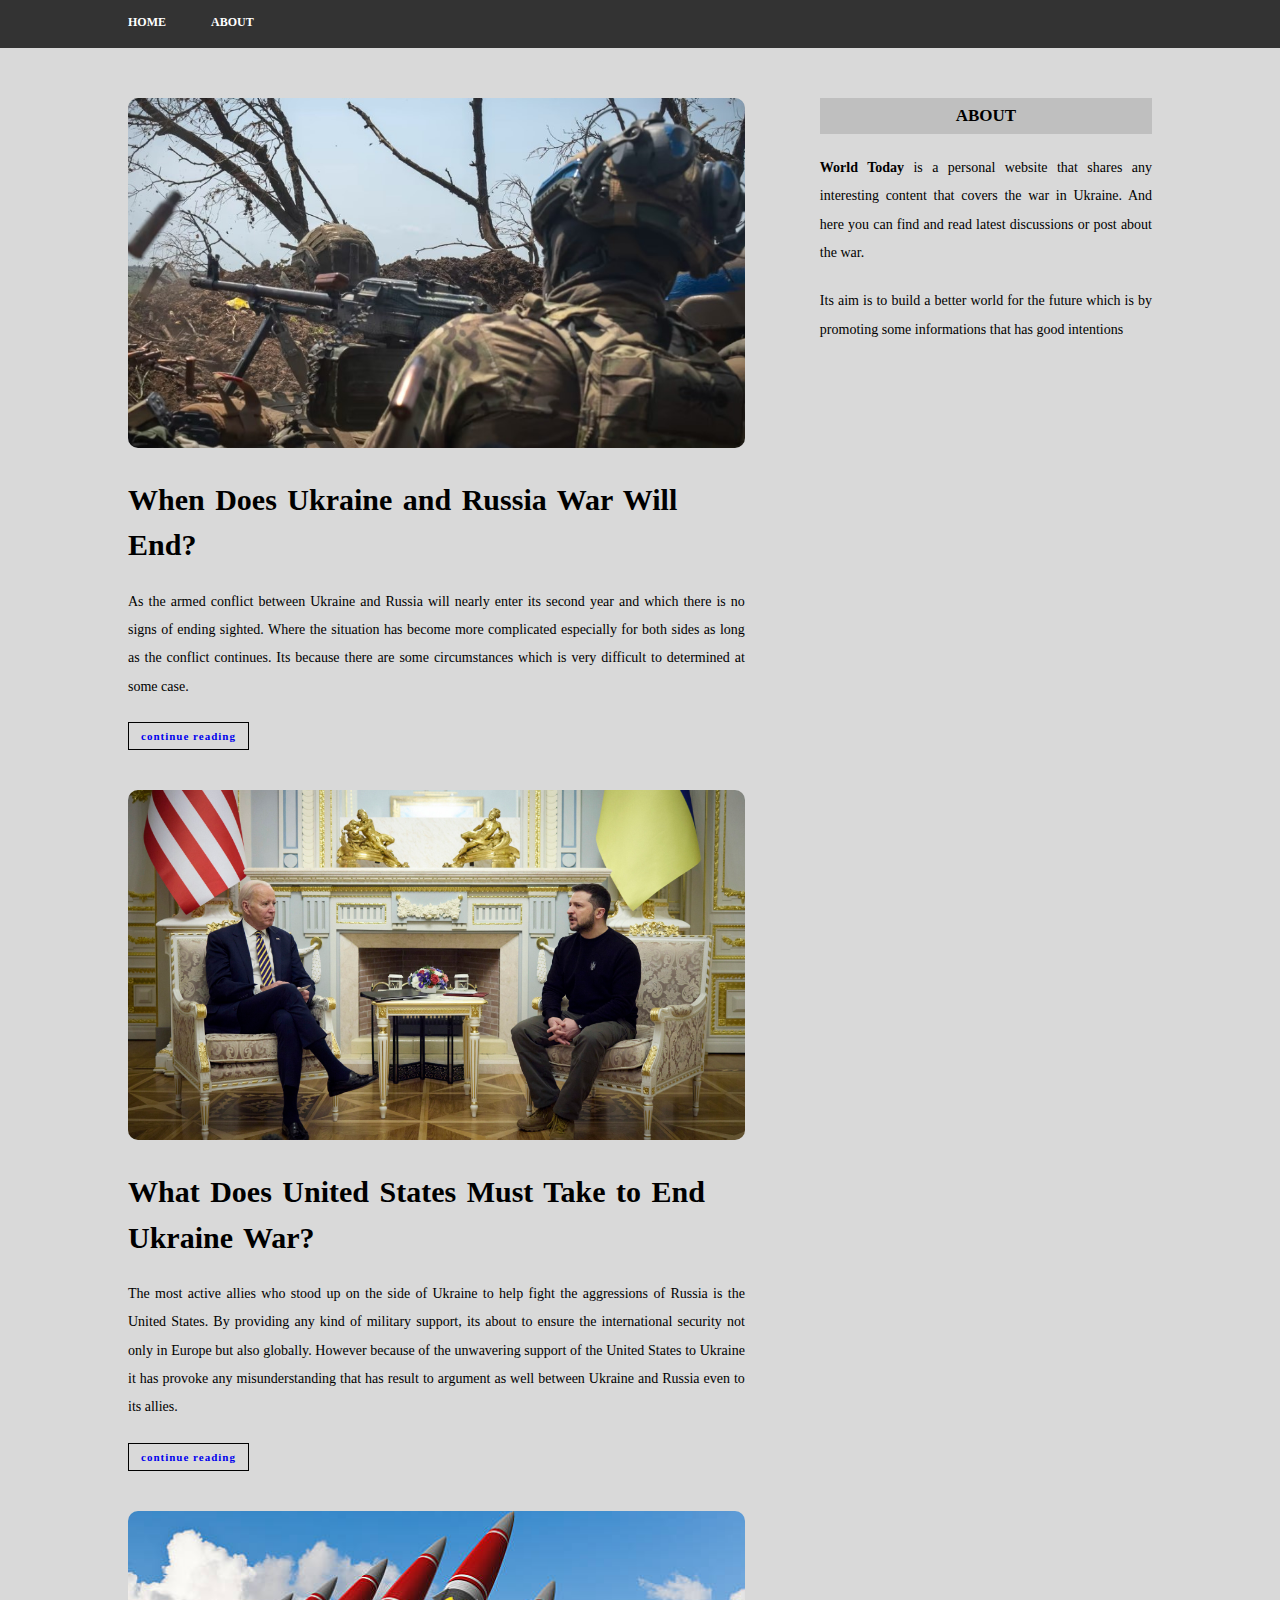
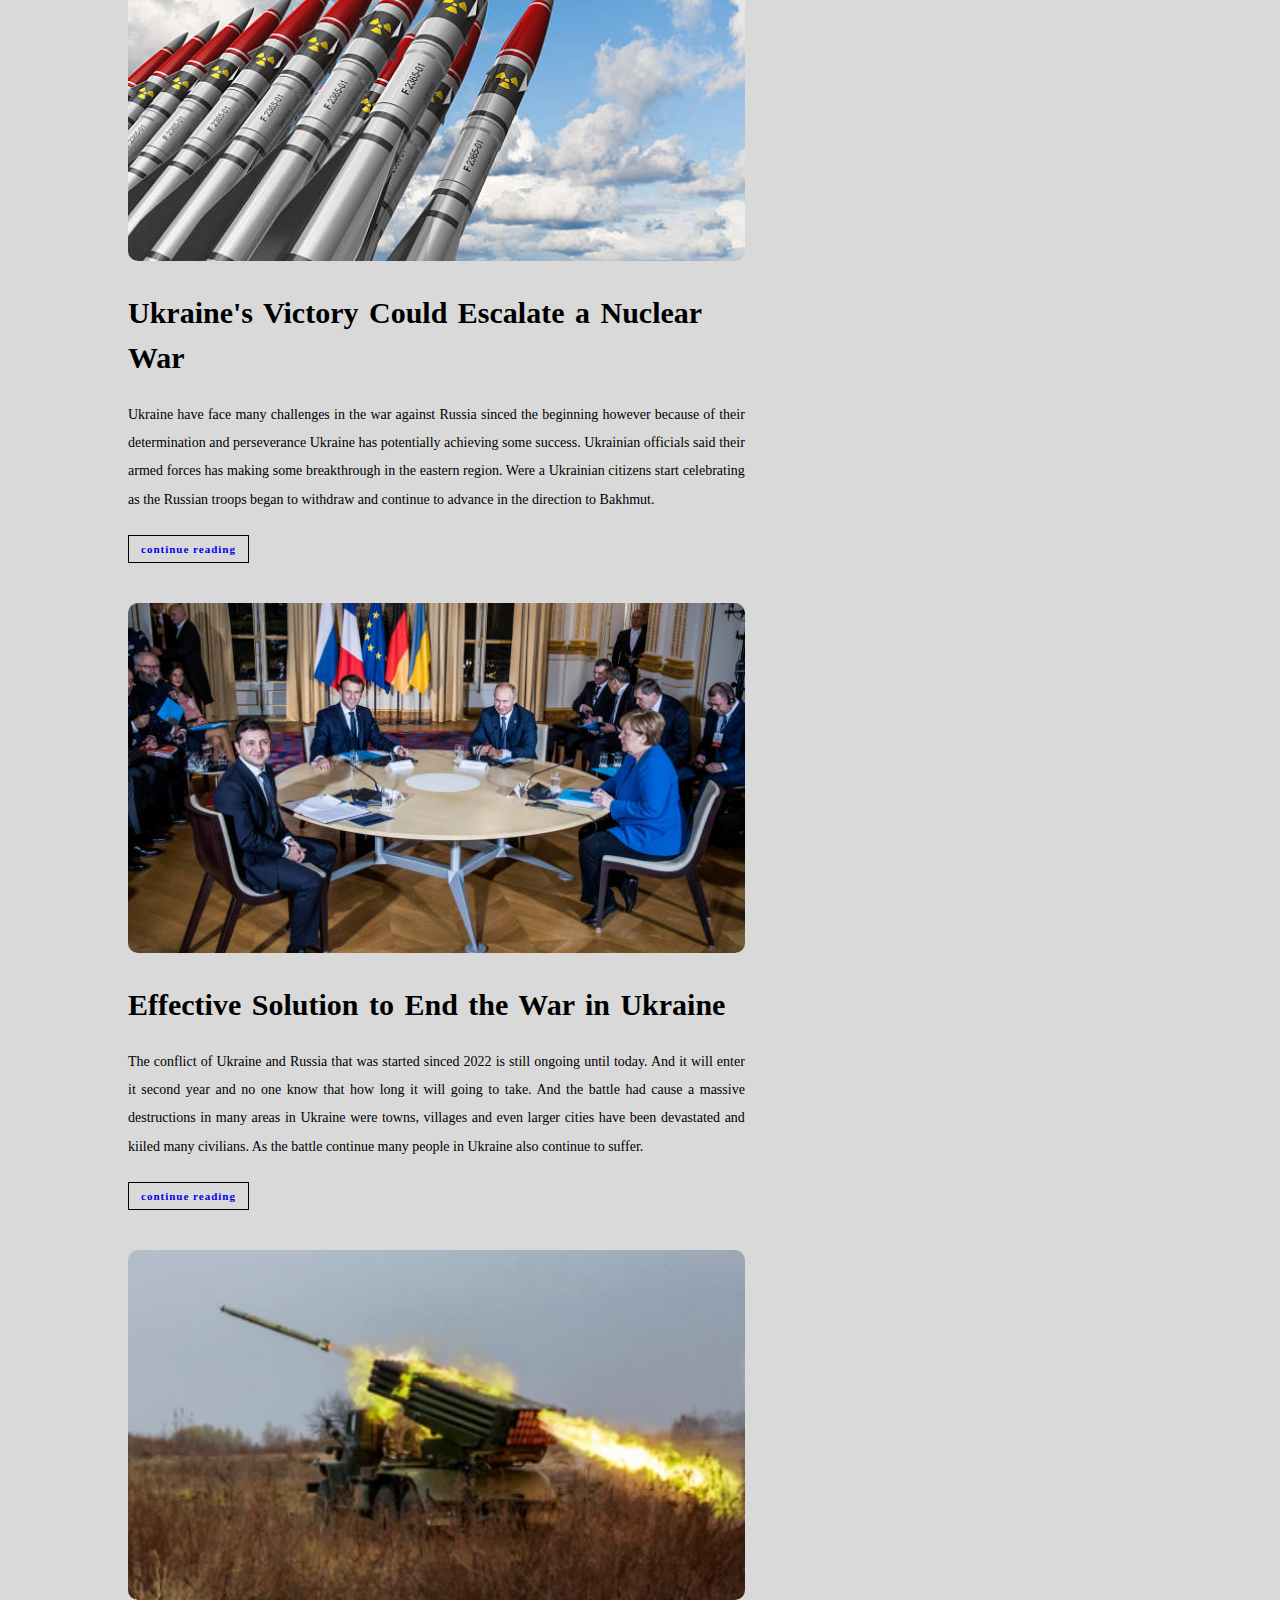
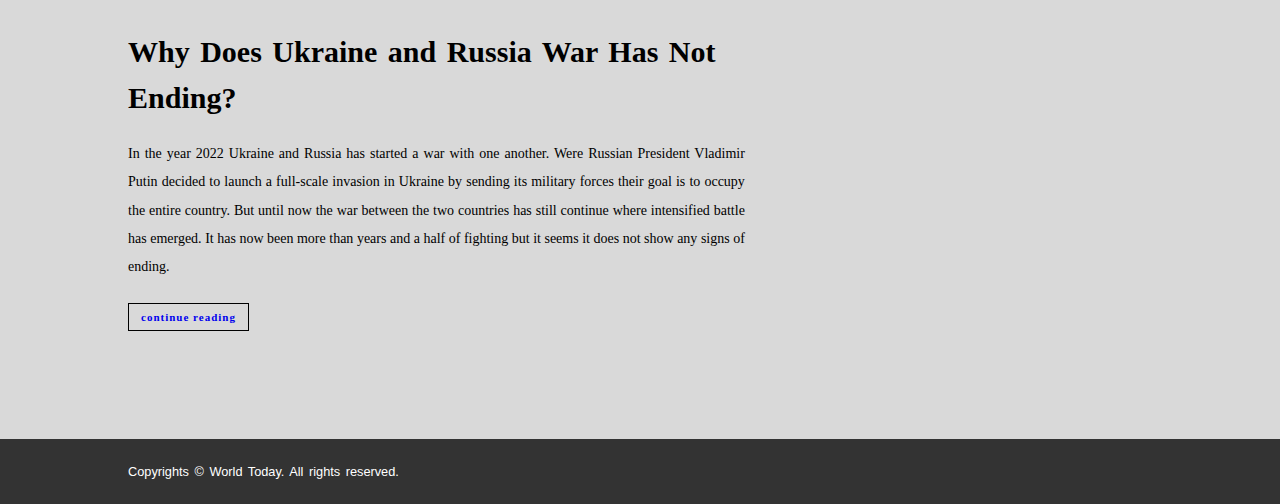
==== index.html @ b52a099a "Add files via upload" ====
<!DOCTYPE html>
<html>
<head>
	<meta charset="utf-8">
	<meta name="viewport" content="width=device-width, initial-scale=1">
	<link rel="stylesheet" type="text/css" href="style.css">
	<link rel="icon" type="image/x-icon" href="images/favicon.ico">
	<title>World Today</title>
</head>
<body>
	<nav class="top-nav">
		<ul class="nav-area">
			<li><a href="index.html">HOME</a></li>
			<li><a href="about.html">ABOUT</a></li>
		</ul>
	</nav>

	<section class="content">
		<div class="row">
			<div class="main">
				<div class="card">
					<img src="images/Ukraine-war-photo.jpg">
						<h2 id="united-states-must-do-to-end-the-war">When Does Ukraine and Russia War Will End?</h2>
							<p>
								As the armed conflict between Ukraine and Russia will nearly enter its second year and which there is no signs of ending sighted. Where the situation has become more complicated especially for both sides as long as the conflict continues. Its because there are some circumstances which is very difficult to determined at some case.
							</p>
								<div class="more-details">
									<a href="when-the-ukraine-and-russia-war-will-end.html">continue reading</a>
								</div>
				</div>

				<div class="card">
					<img src="images/military-support-in-ukraine.jpg">
						<h2 id="united-states-must-do-to-end-the-war">What Does United States Must Take to End Ukraine War?</h2>
							<p>
								The most active allies who stood up on the side of Ukraine to help fight the aggressions of Russia is the United States. By providing any kind of military support, its about to ensure the international security not only in Europe but also globally. However because of the unwavering support of the United States to Ukraine it has  provoke any misunderstanding that has result to argument as well between Ukraine and Russia even to its allies.
							</p>
								<div class="more-details">
									<a href="united-states-must-take-to-end-the-war.html">continue reading</a>
								</div>
				</div>
			
				<div class="card">
					<img src="images/nuclear-missiles-image1.jpg">
						<h2 id="it-could-escalate-nuclear-war">Ukraine's Victory Could Escalate a Nuclear War</h2>
							<p>
								Ukraine have face many challenges in the war against Russia sinced the beginning however because of their determination and perseverance Ukraine has potentially achieving some success. Ukrainian officials said their armed forces has making some breakthrough in the eastern region. Were a Ukrainian citizens start celebrating as the Russian troops began to withdraw and continue to advance in the direction to Bakhmut.
							</p>
								<div class="more-details">
									<a href="ukraine's-victory-could-escalate-nuclear-war.html">continue reading</a>
								</div>
				</div>
				
				<div class="card">
					<img src="images/ukraine's-war-image2.jpg">
						<h2 id="solution-to-end-the-war">Effective Solution to End the War in Ukraine</h2>
							<p>
								The conflict of Ukraine and Russia that was started sinced 2022 is still ongoing until today. And it will enter it second year and no one know that how long it will going to take. And the battle had cause a massive destructions in many areas in Ukraine were towns, villages and even larger cities have been devastated and kiiled many civilians. As the battle continue many people in Ukraine also continue to suffer.
							</p>
								<div class="more-details">
									<a href="solution-to-end-the-war-in-ukraine.html">continue reading</a>
								</div>
				</div>
				
				<div class="card">
					<img src="images/ukraine's-war-image1.png">
						<h2 id="why-the-war-has-not-ending">Why Does Ukraine and Russia War Has Not Ending?</h2>
							<p>
								In the year 2022 Ukraine and Russia has started a war with one another. Were Russian President Vladimir Putin decided to launch a full-scale invasion in Ukraine by sending its military forces their goal is to occupy the entire country. But until now the war between the two countries has still continue where intensified battle has emerged. It has now been more than years and a half of fighting but it seems it does not show any signs of ending.
							</p>
								<div class="more-details">
									<a href="why-ukraine-and-russia's-war-has-not-ending.html">continue reading</a>
								</div>
				</div>
			</div>
			<div class="aside">
				<div class="card">
					<h3>ABOUT</h3>
						<p>
							<strong>World Today</strong> is a personal website that shares any interesting content that covers the war in Ukraine. And here you can find and read latest discussions or post about the war.
						</p>
						<p>
							Its aim is to build a better world for the future which is by promoting some informations that has good intentions
						</p>
				</div>
			</div>
		</div>
	</section>
	
	<footer class="copyright">
		<div class="text-box">
			<p>Copyrights &copy World Today. All rights reserved.</p>
		</div>
	</footer>
</body>
</html>
---- style.css ----
*{
	margin: 0;
	padding: 0;

}
body{
	background-color: #d9d9d9;
	font-family: "Lucida Handwriting" , cursive;
}


nav{
	
}
.nav-area{
	display: flex;
	padding: 12px 10% 18px;
  	background-color: #333;

  	
}
.nav-area li{
	list-style: none;
}
.nav-area li a{
	
	text-decoration: none;
	margin-right: 45px;
	font-size: 12px;
	font-weight: 800;
	color: #fff;

}

@media screen and (max-width: 800px) {
	.nav-area{
		padding: 8px 20px 15px;
	}
	.nav-area li a{
		font-size: 1.5vh;
		margin-right: 40px;
	}
}

@media screen and (max-width: 480px) {

	.nav-area{
		padding: 8px 20px 15px;
	}
	.nav-area li a{
		font-size: 1.5vh;
		margin-right: 35px;
	}
}


.content{
	padding: 50px 10% 30px;
}
.row{
	display: flex;
}
.row .main{
	width: 65%;
	padding-right: 75px;
}
.row .main img{
	width: 100%;
	height: 350px;
	border-radius: 10px;
	object-fit: cover;
}
.row .main h2, p{
	
	
}
.row .main h2{
	word-spacing: 3px;
	font-size: 30px;
	padding-top: 25px;
	line-height: 1.2cm;
}
.row .main p{
	line-height: .75cm;
	font-size: 14px;
	text-align: justify;
	padding-top: 20px;
}
.row .main .more-details{
	margin-top: 25px;
}
.row .main .more-details a{
	border: 1px solid #000;
	text-decoration: none;
	padding: 7px 12px;
	font-size: 11px;
	letter-spacing: 1px;
	font-weight: 600;
}
.row .main .more-details a:hover{
	background-color: #000;
	color: #fff;
	transition: .6s ease;
}
.row .main .card{
	margin-bottom: 7.5%;
}



.row .aside{
	width: 35%;
}
.row .aside h3{
	font-size: 17px;
	text-align: center;
	background-color: #bfbfbf;
	padding: 8px 0px;
}
.row .aside p{
	line-height: .75cm;
	font-size: 14px;
	text-align: justify;
	padding: 20px 0px 0px;
}


@media screen and (max-width: 800px) {
	.content{
		padding: 25px 20px;
	}
	.row{
		
	}
	.row .main{
		padding-right: 40px;
	}
	.row .main img{
		height: 200px;
		border-radius: 7.5px;
	}
	.row .main h2{
		font-size: 3vh;
		line-height: .75cm;
		padding-top: 20px;
	}
	.row .main p{
		font-size: 2vh;
		line-height: .7cm;
	}
	.row .main .more-details a{
		font-size: 1.75vh;
	}
	.row .main .card{
		margin-bottom: 6%;
	}
	


	
	.row .aside h3{
		font-size: 2.5vh;
		text-align: center;
		padding: 5px 0px;
	}
	.row .aside p{
		font-size: 2vh;
		line-height: .7cm;
		text-align: justify;
	}
}

@media screen and (max-width: 480px) {
	.content{
		padding: 25px 20px;
	}
	.row{
		flex-direction: column-reverse;
	}
	.row .main{
		width: 100%;
		padding-right: 0px;
	}
	.row .main .card{
		margin-bottom: 12%;
	}
	.row .main img{
		height: 180px;
	}
	.row .main h2, p{
		margin-top: 0px;
	}
	.row .main h2{
		font-size: 3vh;
		line-height: .7cm;
	}
	.row .main p{
		font-size: 2vh;
		line-height: .7cm;
		text-align: left;
	}
	.row .main .more-details{
		margin-top: 20px;
	}
	.row .main .more-details a{
		font-size: 1.75vh;
	}
	


	.row .aside{
		width: 100%;
		padding-bottom: 20px;
	}
	.row .aside h3{
		display: none;
	}
	.row .aside p{
		text-align: left;
		padding: 5px 0px 20px;
	}
}


.copyright{
	margin-top: 3%;
}
.copyright .text-box{
	padding: 25px 10% 25px;
	background-color: #333;
}
.copyright .text-box p{
	color: #fff;
	font-size: 12.75px;
	font-family: "Poppins" , sans-serif;
	word-spacing: 2px;
}

@media screen and (max-width: 800px) {
	.copyright{
		
	}
	.copyright .text-box{
		padding: 25px 20px 25px 20px;
	}
	.copyright .text-box p{
		font-size: 1.85vh;
	}
}

@media screen and (max-width: 480px) {
	.copyright .text-box{
		padding: 20px 20px 25px 20px;
	}
}
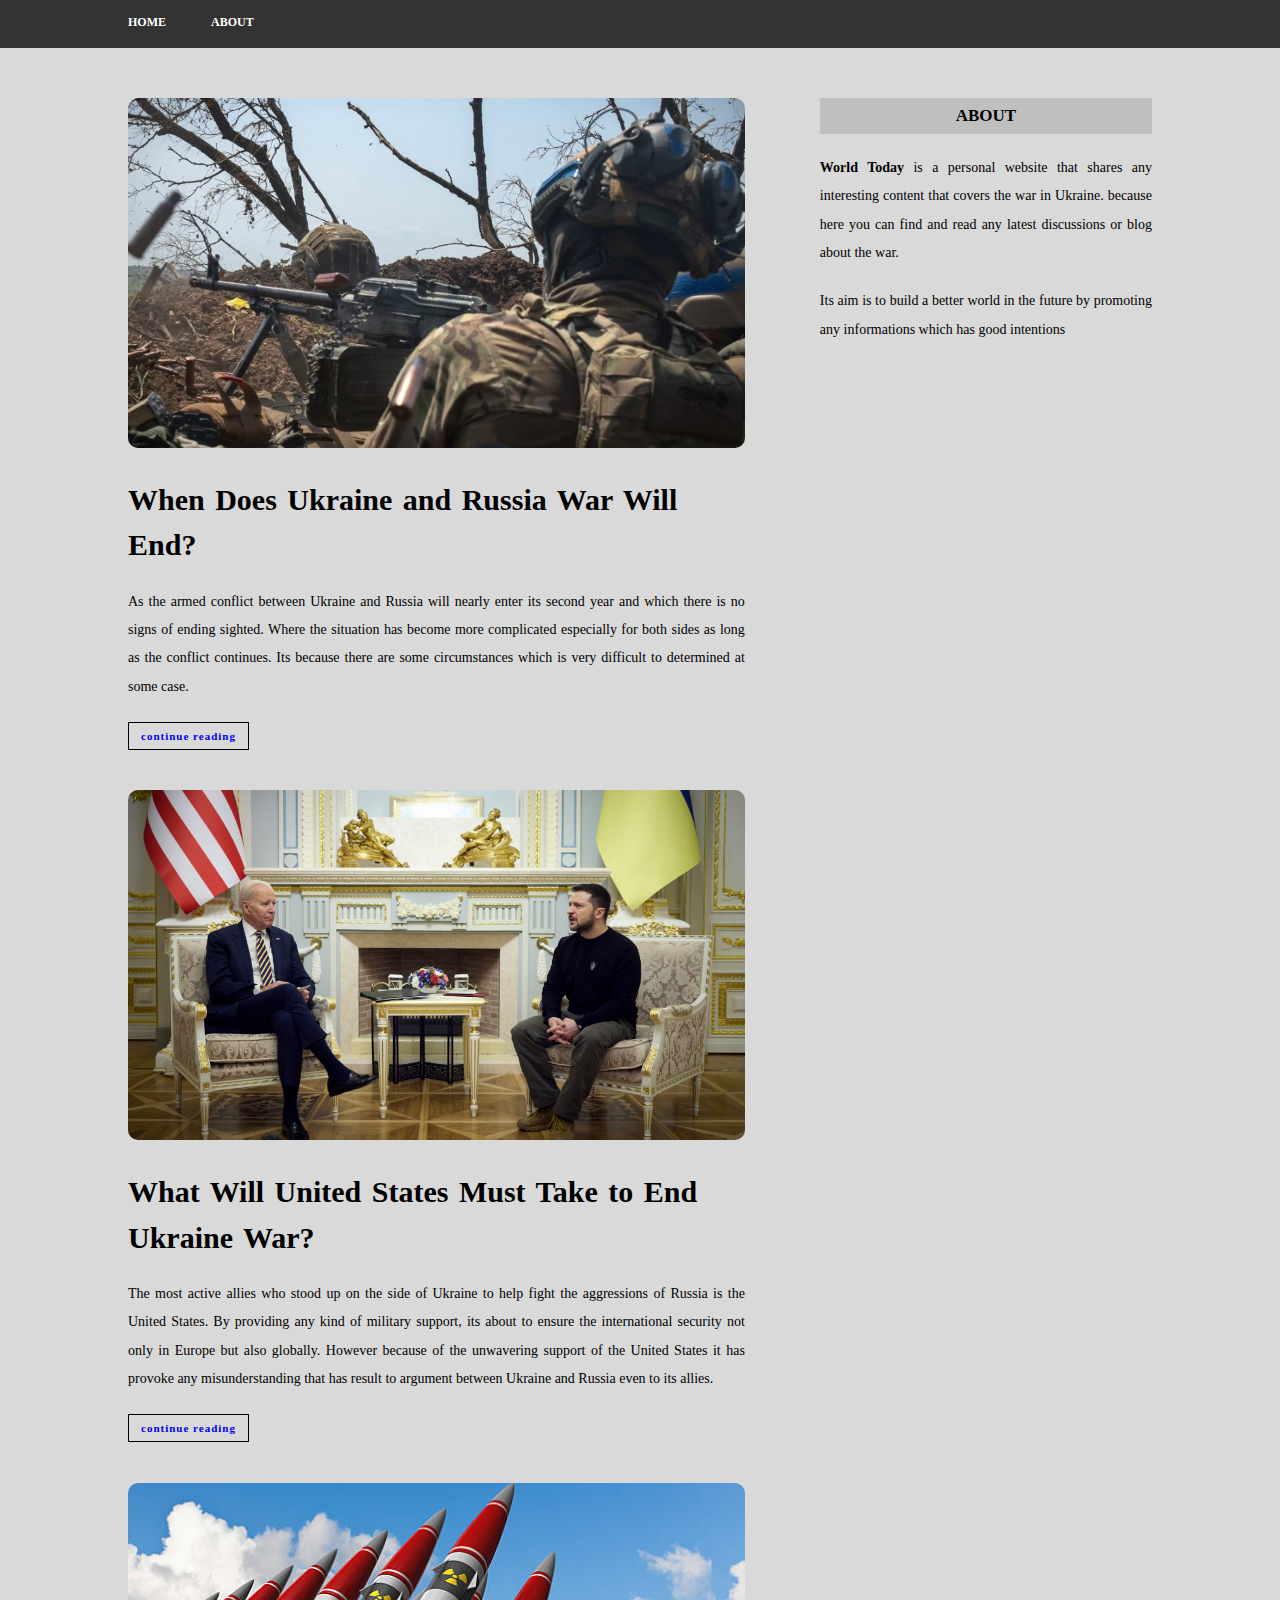
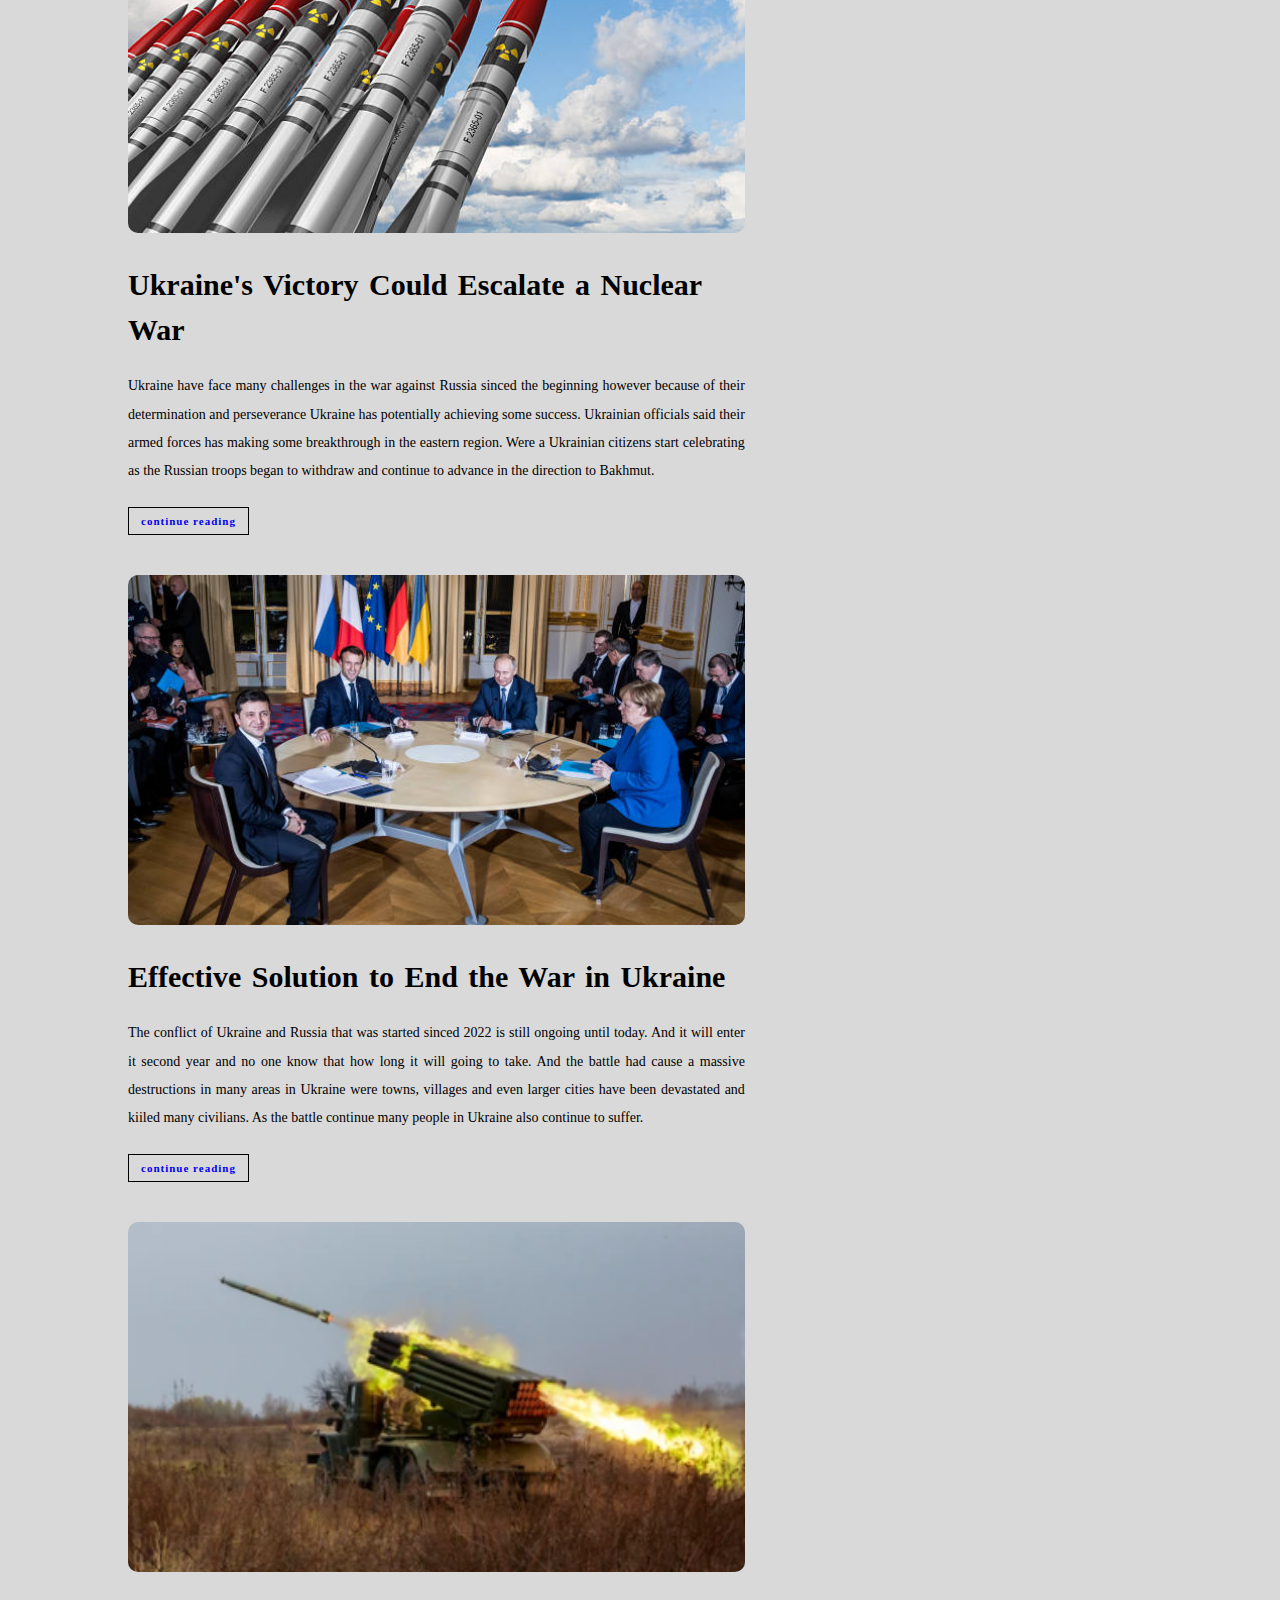
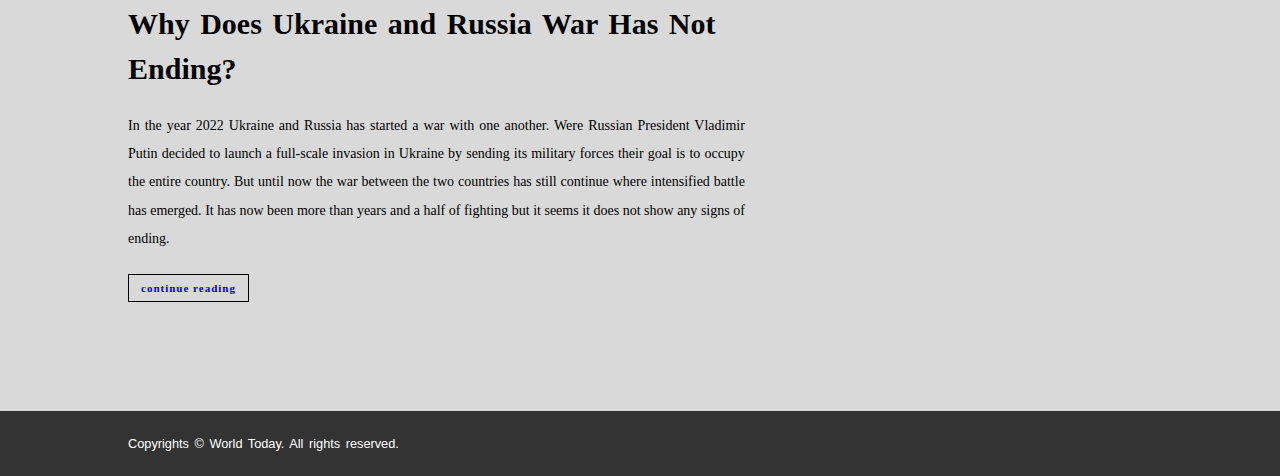
==== commit 8e9aa5ee: "Add files via upload" ====
--- a/index.html
+++ b/index.html
@@ -31,9 +31,9 @@
 
 				<div class="card">
 					<img src="images/military-support-in-ukraine.jpg">
-						<h2 id="united-states-must-do-to-end-the-war">What Does United States Must Take to End Ukraine War?</h2>
+						<h2 id="united-states-must-do-to-end-the-war">What Will United States Must Take to End Ukraine War?</h2>
 							<p>
-								The most active allies who stood up on the side of Ukraine to help fight the aggressions of Russia is the United States. By providing any kind of military support, its about to ensure the international security not only in Europe but also globally. However because of the unwavering support of the United States to Ukraine it has  provoke any misunderstanding that has result to argument as well between Ukraine and Russia even to its allies.
+								The most active allies who stood up on the side of Ukraine to help fight the aggressions of Russia is the United States. By providing any kind of military support, its about to ensure the international security not only in Europe but also globally. However because of the unwavering support of the United States it has provoke any misunderstanding that has result to argument between Ukraine and Russia even to its allies.
 							</p>
 								<div class="more-details">
 									<a href="united-states-must-take-to-end-the-war.html">continue reading</a>
@@ -77,10 +77,10 @@
 				<div class="card">
 					<h3>ABOUT</h3>
 						<p>
-							<strong>World Today</strong> is a personal website that shares any interesting content that covers the war in Ukraine. And here you can find and read latest discussions or post about the war.
+							<strong>World Today</strong> is a personal website that shares any interesting content that covers the war in Ukraine. because here you can find and read any latest discussions or blog about the war.
 						</p>
 						<p>
-							Its aim is to build a better world for the future which is by promoting some informations that has good intentions
+							Its aim is to build a better world in the future by promoting any informations which has good intentions
 						</p>
 				</div>
 			</div>
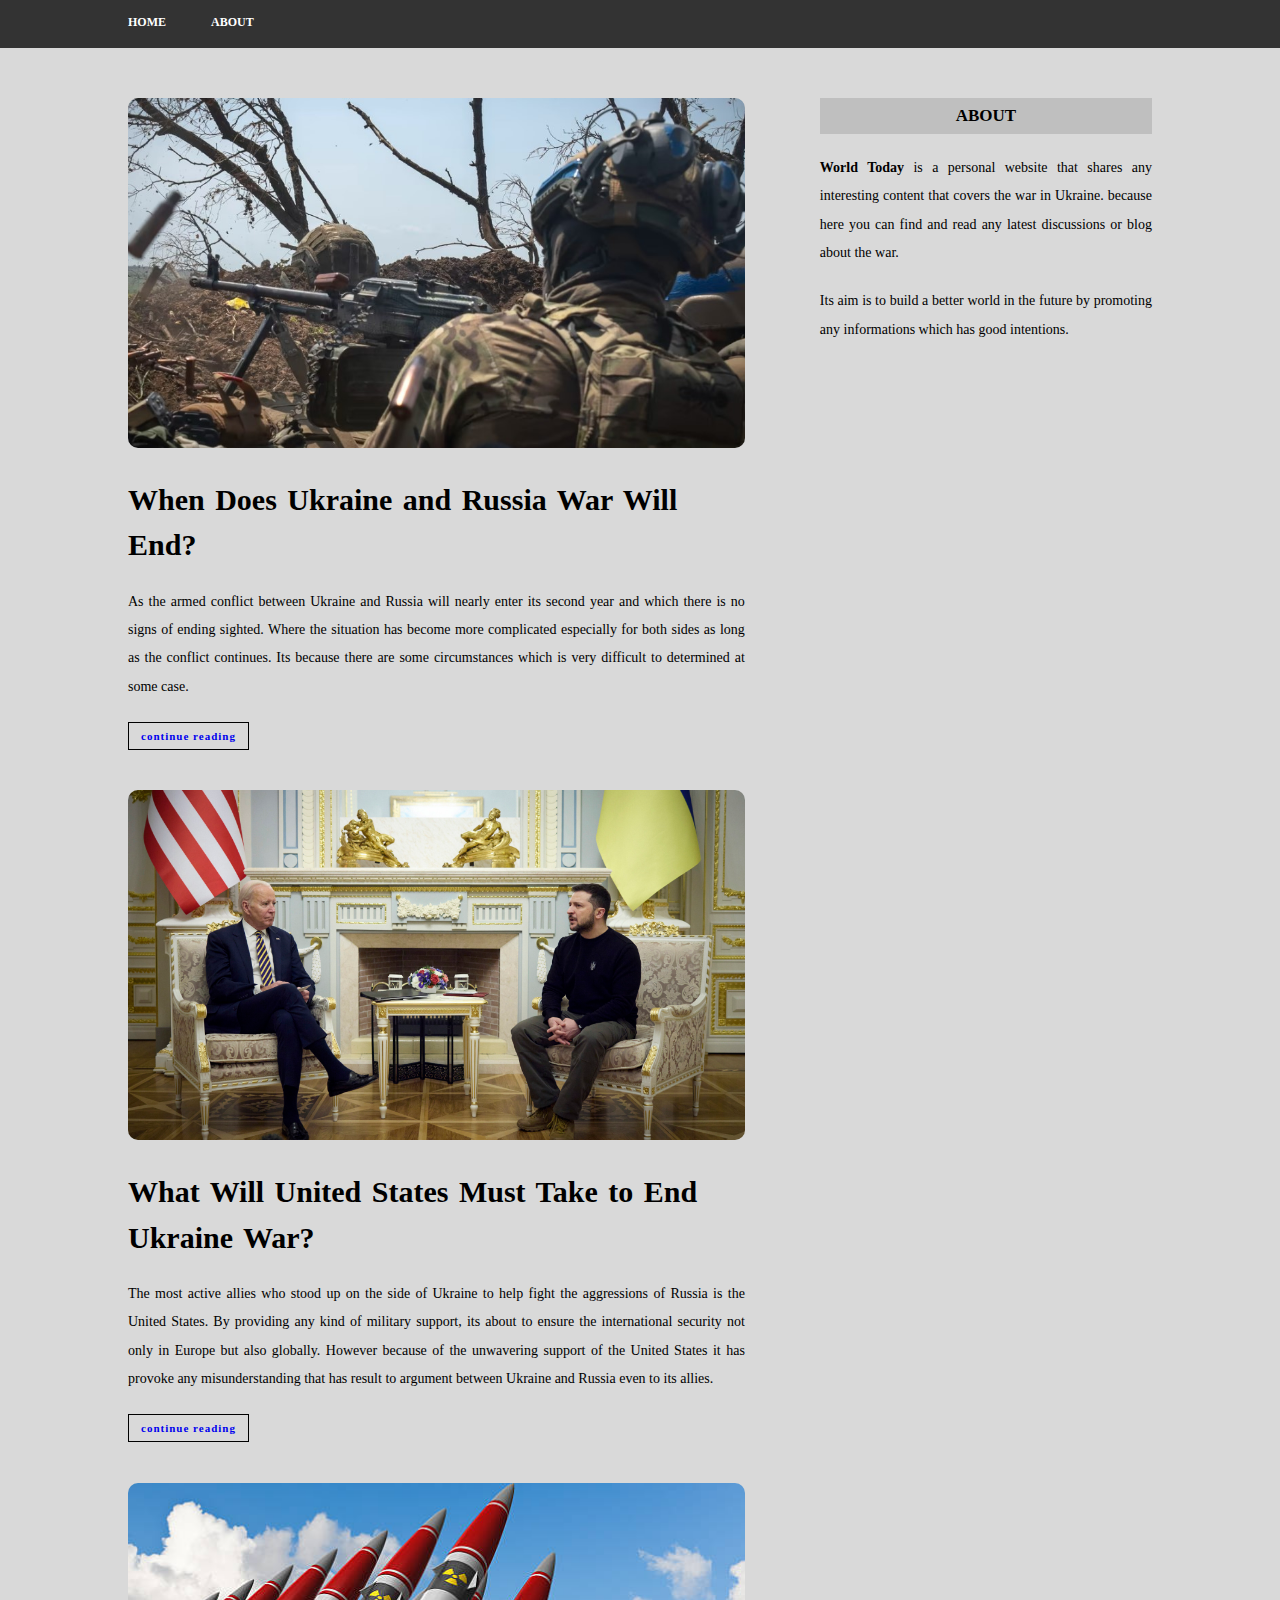
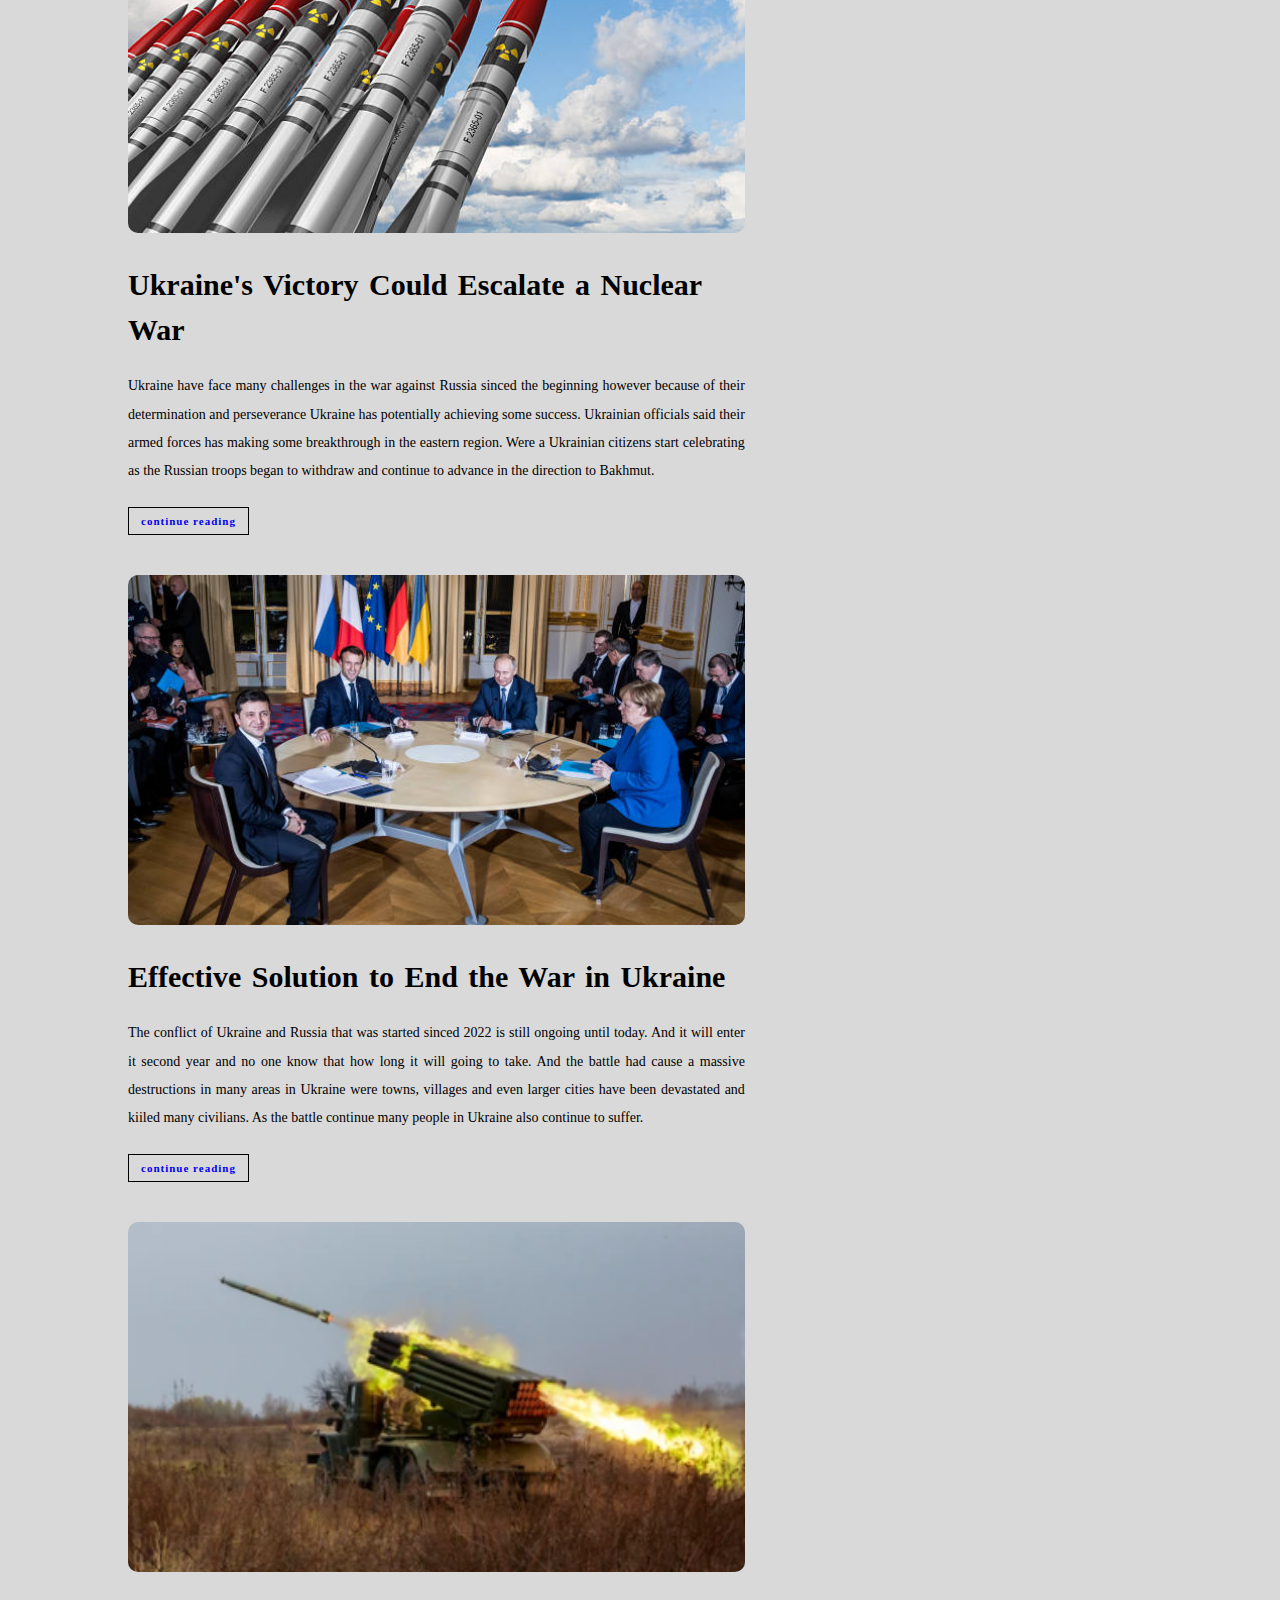
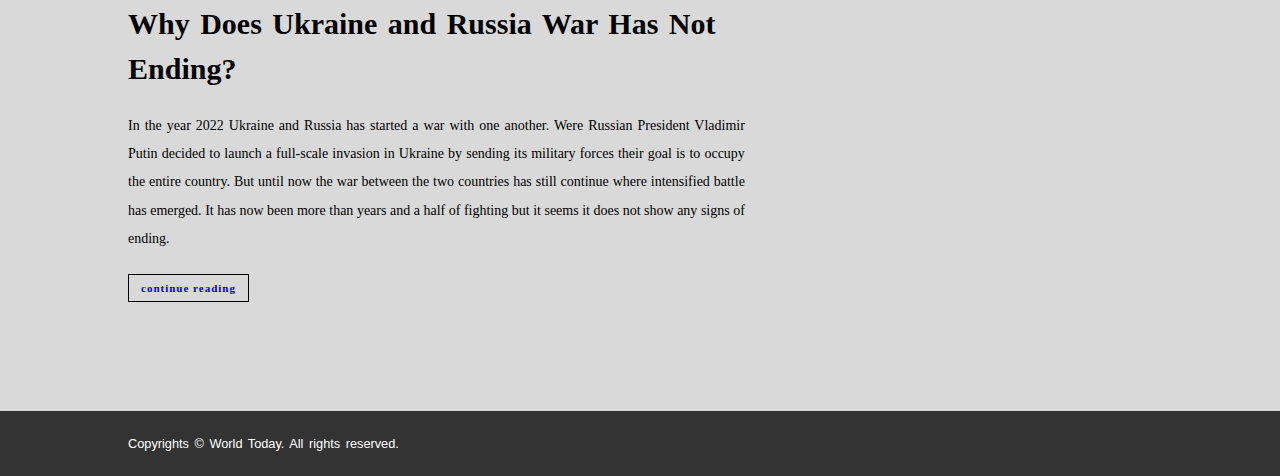
==== commit f1404402: "Add files via upload" ====
--- a/index.html
+++ b/index.html
@@ -80,7 +80,7 @@
 							<strong>World Today</strong> is a personal website that shares any interesting content that covers the war in Ukraine. because here you can find and read any latest discussions or blog about the war.
 						</p>
 						<p>
-							Its aim is to build a better world in the future by promoting any informations which has good intentions
+							Its aim is to build a better world in the future by promoting any informations which has good intentions.
 						</p>
 				</div>
 			</div>
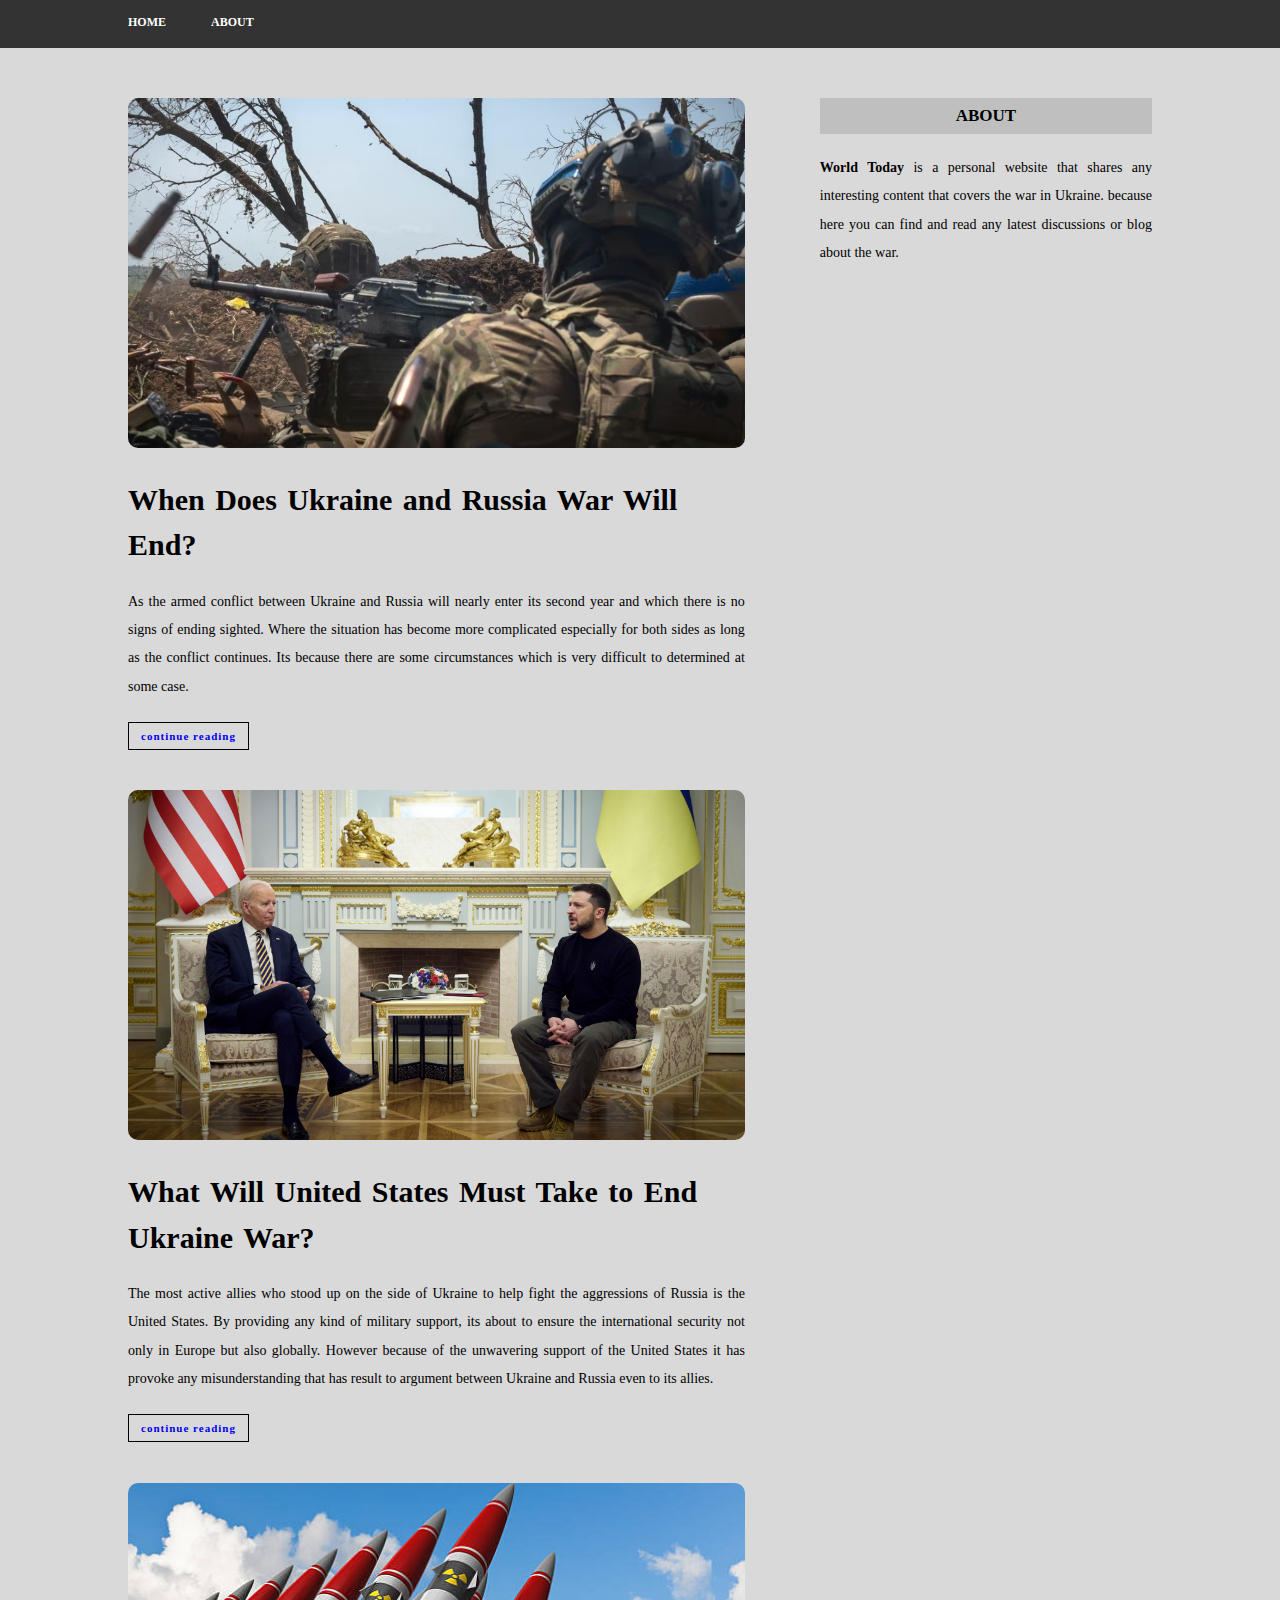
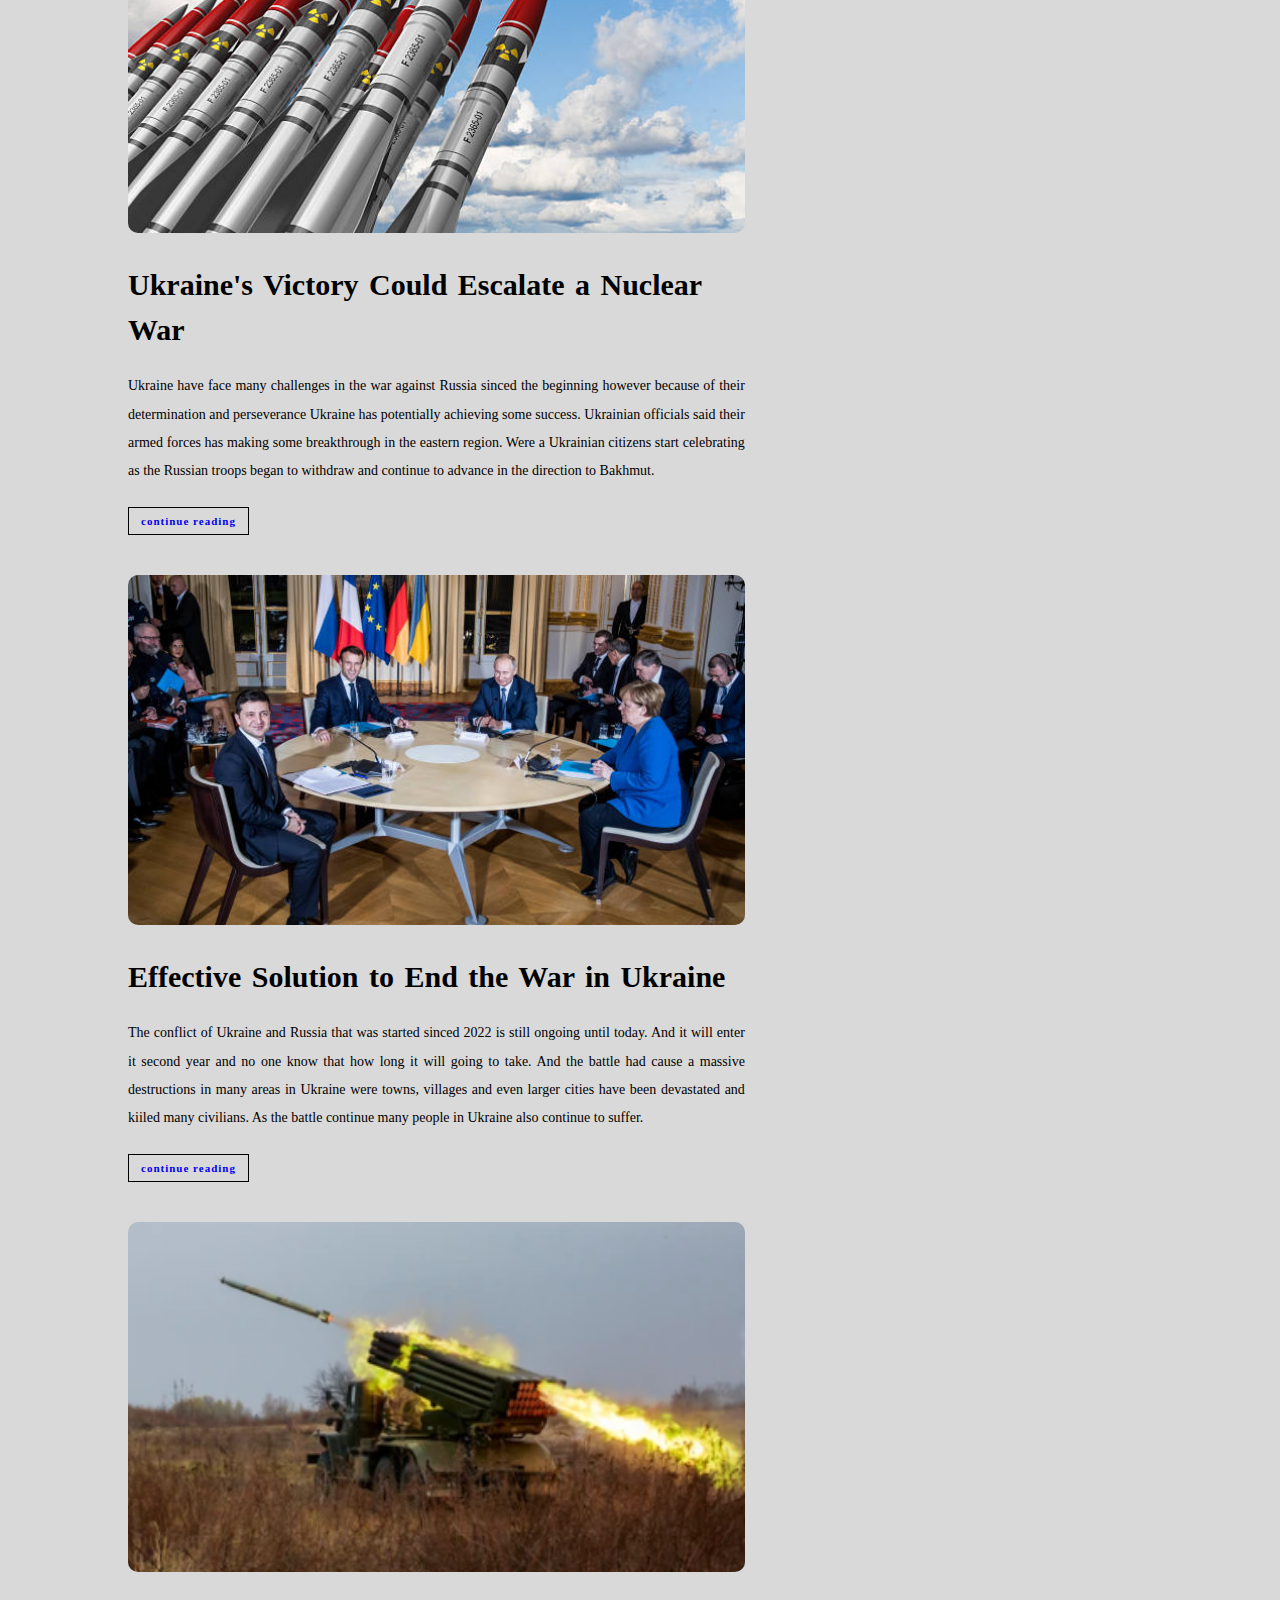
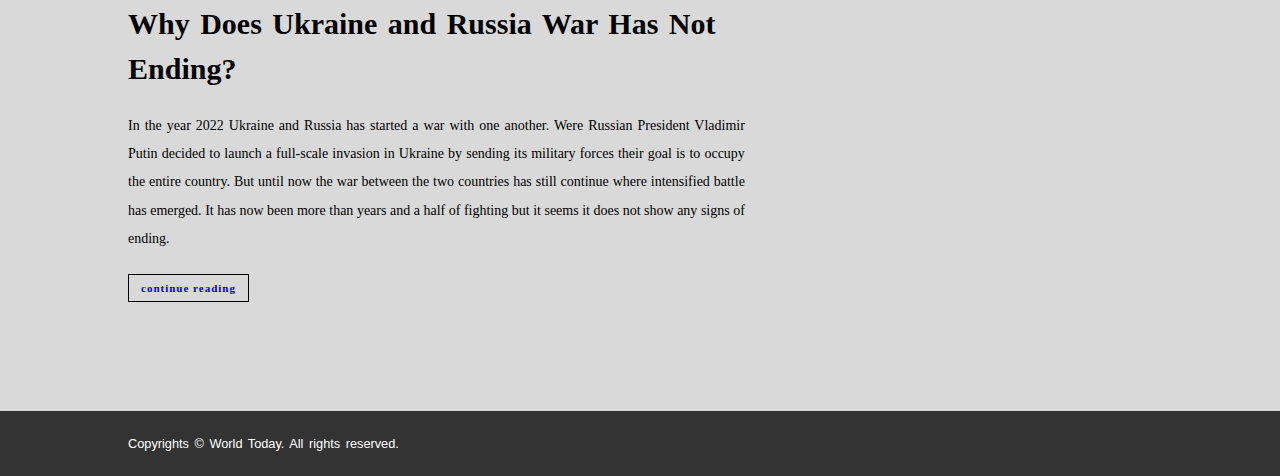
==== commit d499bf75: "Add files via upload" ====
--- a/index.html
+++ b/index.html
@@ -79,9 +79,7 @@
 						<p>
 							<strong>World Today</strong> is a personal website that shares any interesting content that covers the war in Ukraine. because here you can find and read any latest discussions or blog about the war.
 						</p>
-						<p>
-							Its aim is to build a better world in the future by promoting any informations which has good intentions.
-						</p>
+						
 				</div>
 			</div>
 		</div>
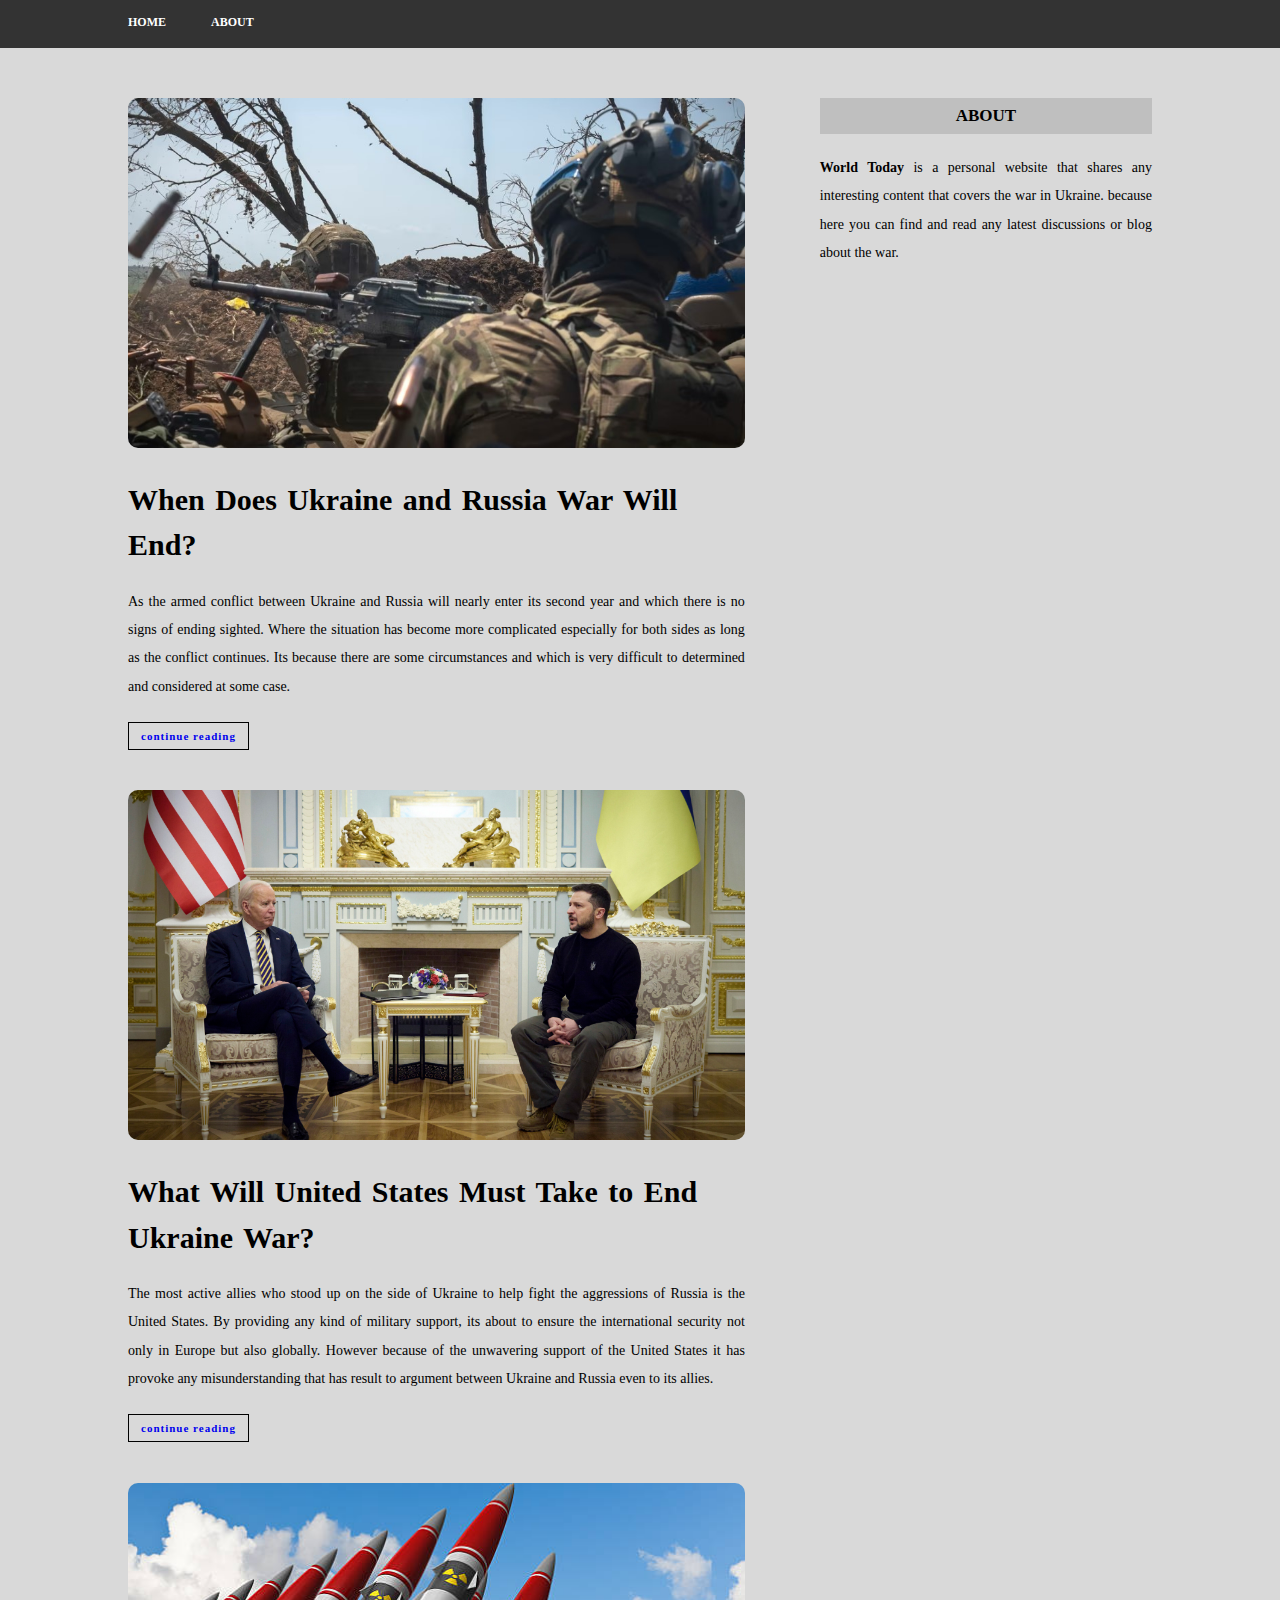
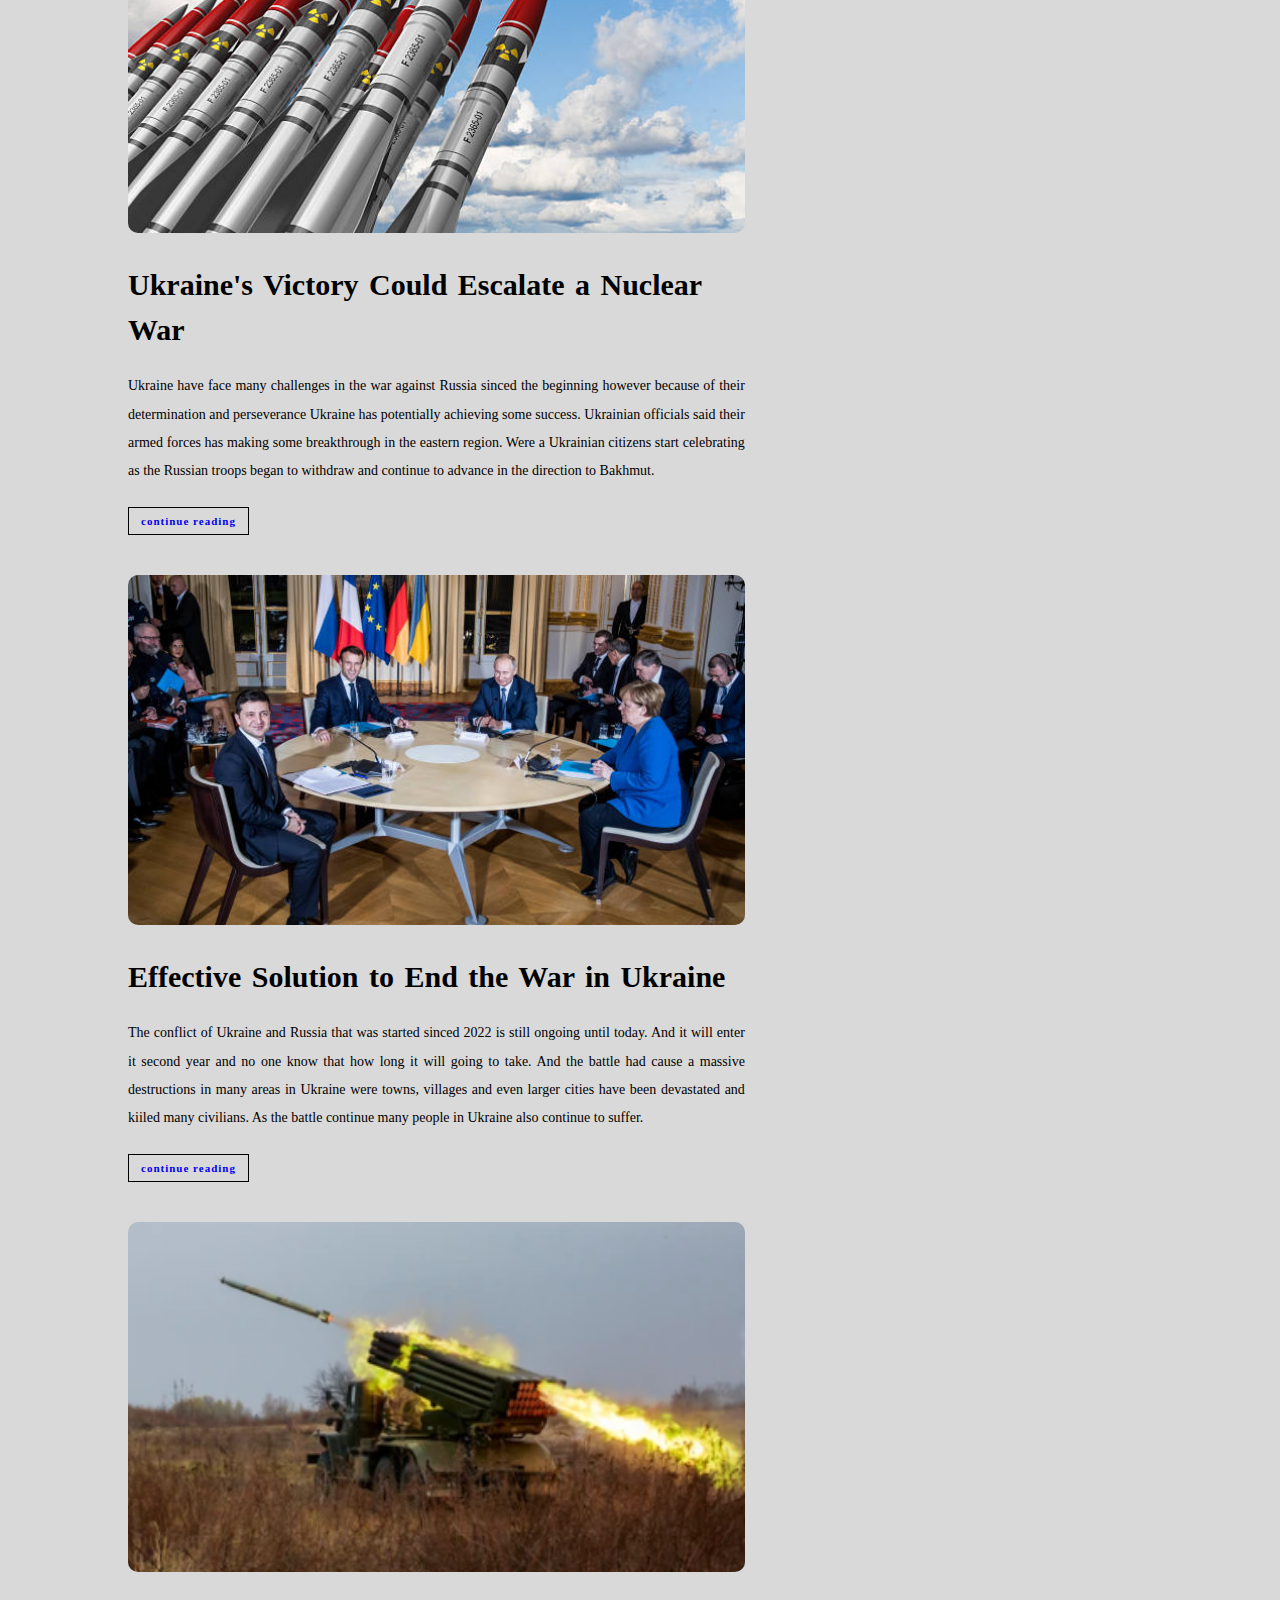
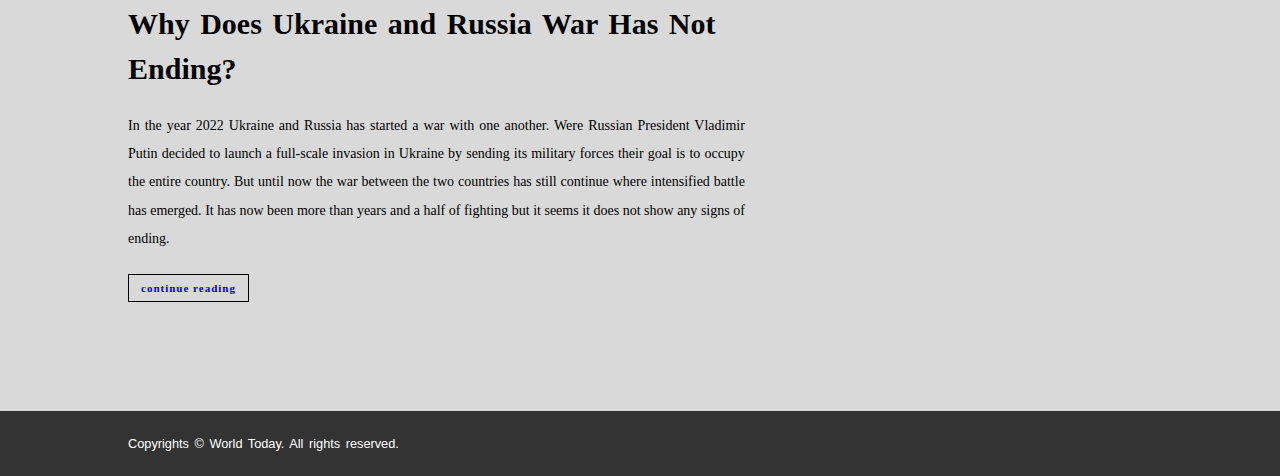
==== commit 1f24982f: "Add files via upload" ====
--- a/index.html
+++ b/index.html
@@ -22,7 +22,7 @@
 					<img src="images/Ukraine-war-photo.jpg">
 						<h2 id="united-states-must-do-to-end-the-war">When Does Ukraine and Russia War Will End?</h2>
 							<p>
-								As the armed conflict between Ukraine and Russia will nearly enter its second year and which there is no signs of ending sighted. Where the situation has become more complicated especially for both sides as long as the conflict continues. Its because there are some circumstances which is very difficult to determined at some case.
+								As the armed conflict between Ukraine and Russia will nearly enter its second year and which there is no signs of ending sighted. Where the situation has become more complicated especially for both sides as long as the conflict continues. Its because there are some circumstances and which is very difficult to determined and considered at some case.
 							</p>
 								<div class="more-details">
 									<a href="when-the-ukraine-and-russia-war-will-end.html">continue reading</a>
--- a/style.css
+++ b/style.css
@@ -192,7 +192,7 @@
 	}
 	.row .main h2{
 		font-size: 3vh;
-		line-height: .7cm;
+		line-height: .75cm;
 	}
 	.row .main p{
 		font-size: 2vh;
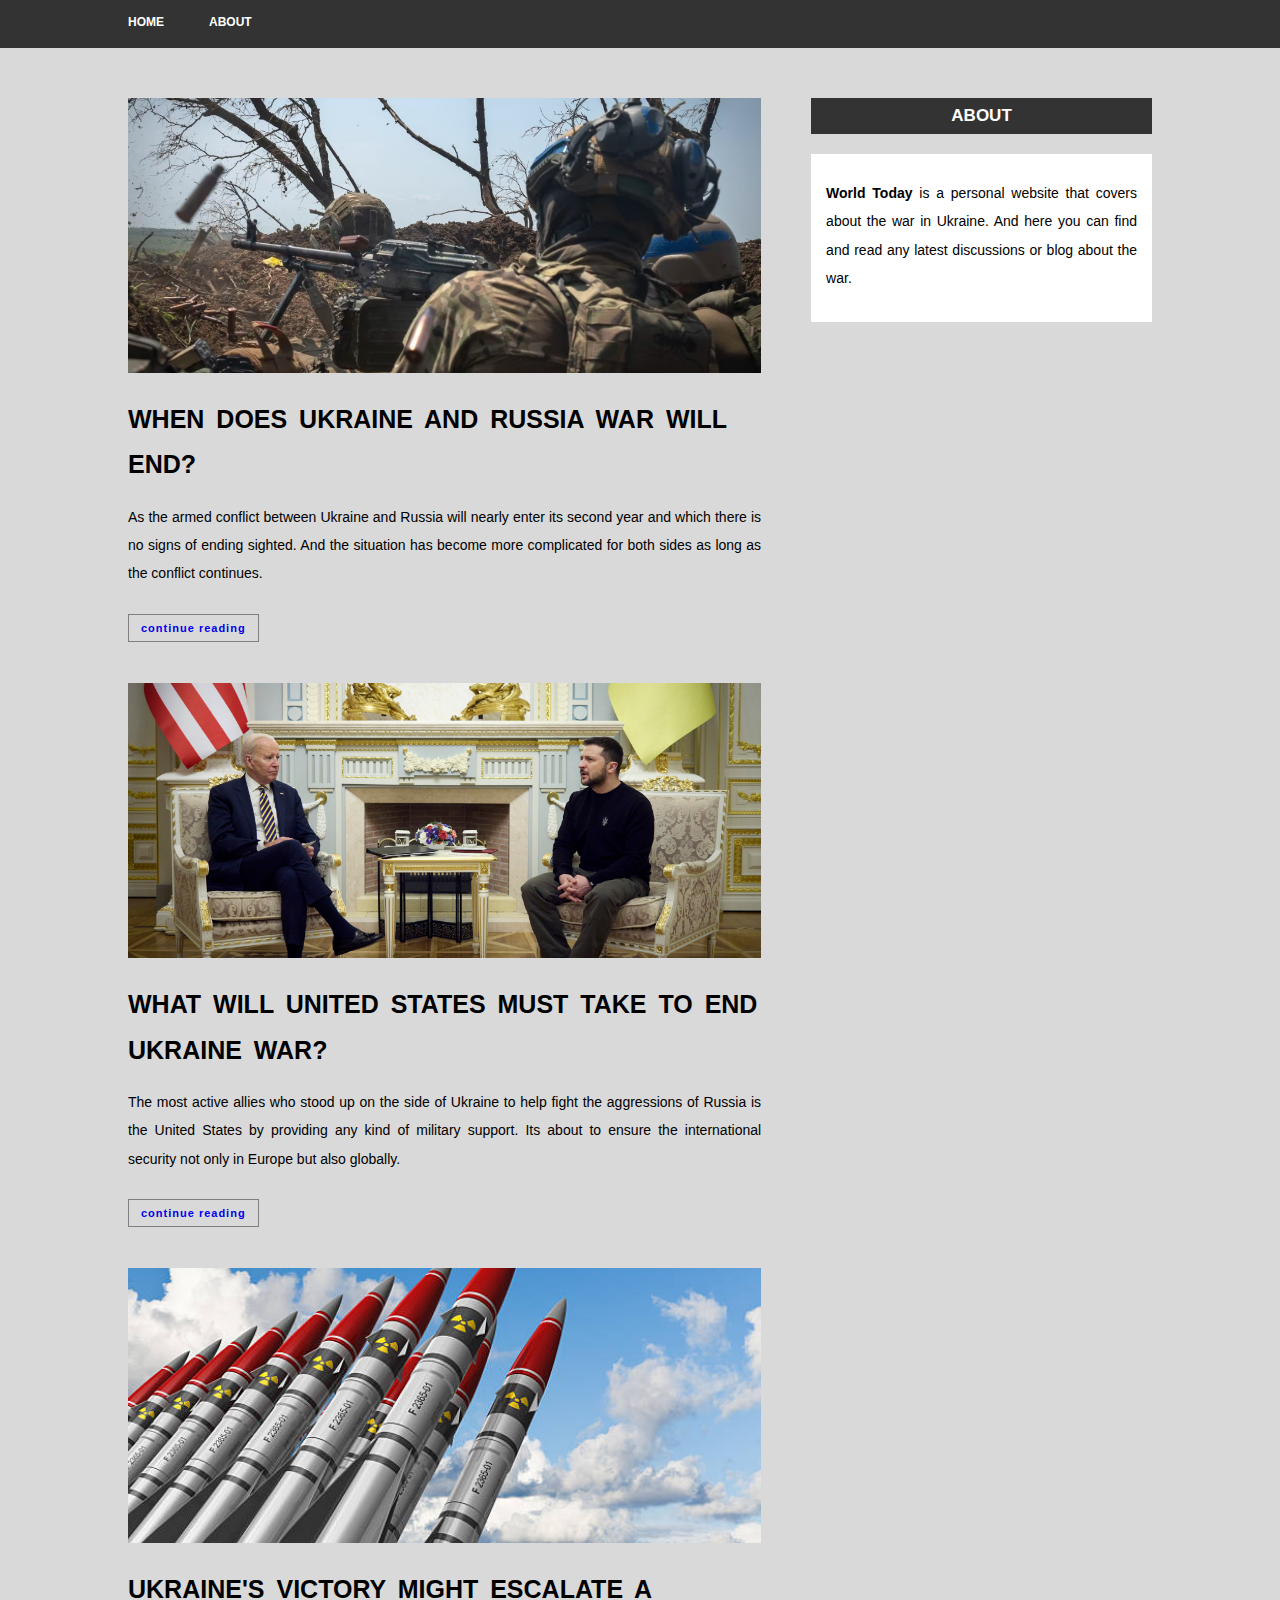
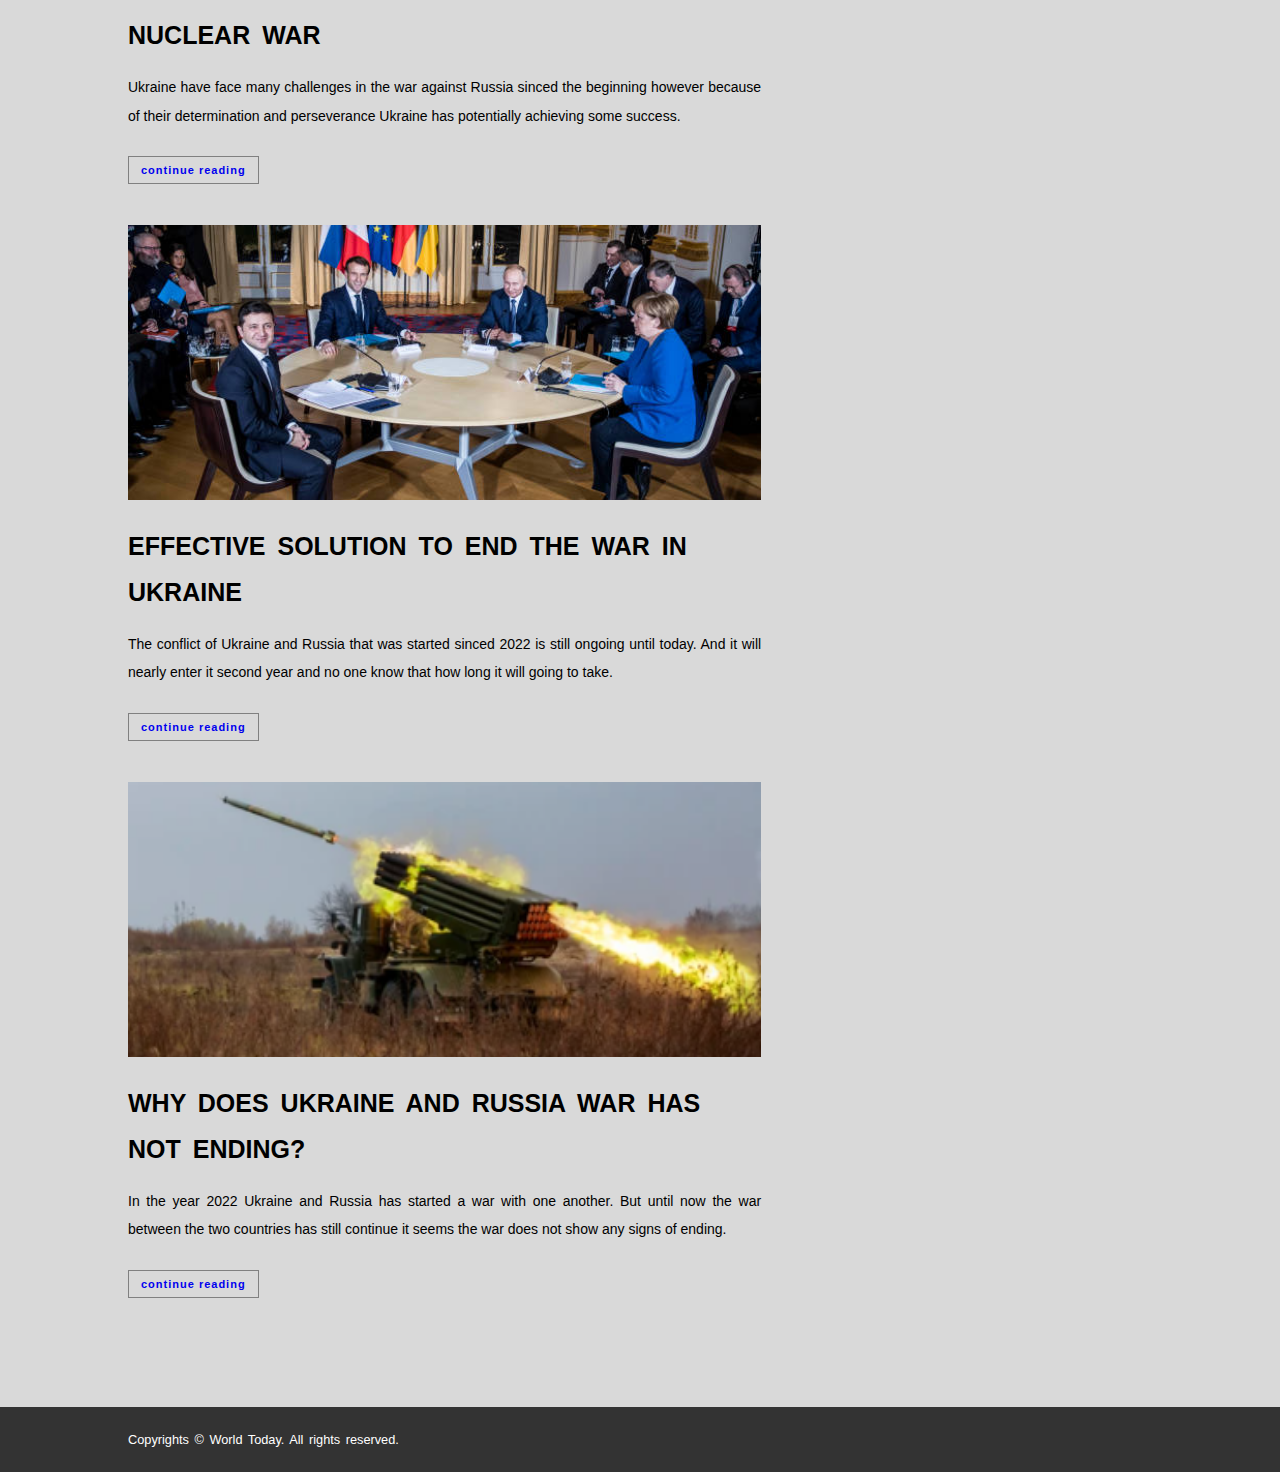
==== commit 518d1d8c: "Add files via upload" ====
--- a/index.html
+++ b/index.html
@@ -22,7 +22,7 @@
 					<img src="images/Ukraine-war-photo.jpg">
 						<h2 id="united-states-must-do-to-end-the-war">When Does Ukraine and Russia War Will End?</h2>
 							<p>
-								As the armed conflict between Ukraine and Russia will nearly enter its second year and which there is no signs of ending sighted. Where the situation has become more complicated especially for both sides as long as the conflict continues. Its because there are some circumstances and which is very difficult to determined and considered at some case.
+								As the armed conflict between Ukraine and Russia will nearly enter its second year and which there is no signs of ending sighted. And the situation has become more complicated for both sides as long as the conflict continues. 
 							</p>
 								<div class="more-details">
 									<a href="when-the-ukraine-and-russia-war-will-end.html">continue reading</a>
@@ -33,7 +33,7 @@
 					<img src="images/military-support-in-ukraine.jpg">
 						<h2 id="united-states-must-do-to-end-the-war">What Will United States Must Take to End Ukraine War?</h2>
 							<p>
-								The most active allies who stood up on the side of Ukraine to help fight the aggressions of Russia is the United States. By providing any kind of military support, its about to ensure the international security not only in Europe but also globally. However because of the unwavering support of the United States it has provoke any misunderstanding that has result to argument between Ukraine and Russia even to its allies.
+								The most active allies who stood up on the side of Ukraine to help fight the aggressions of Russia is the United States by providing any kind of military support. Its about to ensure the international security not only in Europe but also globally. 
 							</p>
 								<div class="more-details">
 									<a href="united-states-must-take-to-end-the-war.html">continue reading</a>
@@ -42,9 +42,9 @@
 			
 				<div class="card">
 					<img src="images/nuclear-missiles-image1.jpg">
-						<h2 id="it-could-escalate-nuclear-war">Ukraine's Victory Could Escalate a Nuclear War</h2>
+						<h2 id="it-could-escalate-nuclear-war">Ukraine's Victory Might Escalate a Nuclear War</h2>
 							<p>
-								Ukraine have face many challenges in the war against Russia sinced the beginning however because of their determination and perseverance Ukraine has potentially achieving some success. Ukrainian officials said their armed forces has making some breakthrough in the eastern region. Were a Ukrainian citizens start celebrating as the Russian troops began to withdraw and continue to advance in the direction to Bakhmut.
+								Ukraine have face many challenges in the war against Russia sinced the beginning however because of their determination and perseverance Ukraine has potentially achieving some success. 
 							</p>
 								<div class="more-details">
 									<a href="ukraine's-victory-could-escalate-nuclear-war.html">continue reading</a>
@@ -55,7 +55,7 @@
 					<img src="images/ukraine's-war-image2.jpg">
 						<h2 id="solution-to-end-the-war">Effective Solution to End the War in Ukraine</h2>
 							<p>
-								The conflict of Ukraine and Russia that was started sinced 2022 is still ongoing until today. And it will enter it second year and no one know that how long it will going to take. And the battle had cause a massive destructions in many areas in Ukraine were towns, villages and even larger cities have been devastated and kiiled many civilians. As the battle continue many people in Ukraine also continue to suffer.
+								The conflict of Ukraine and Russia that was started sinced 2022 is still ongoing until today. And it will nearly enter it second year and no one know that how long it will going to take. 
 							</p>
 								<div class="more-details">
 									<a href="solution-to-end-the-war-in-ukraine.html">continue reading</a>
@@ -66,7 +66,7 @@
 					<img src="images/ukraine's-war-image1.png">
 						<h2 id="why-the-war-has-not-ending">Why Does Ukraine and Russia War Has Not Ending?</h2>
 							<p>
-								In the year 2022 Ukraine and Russia has started a war with one another. Were Russian President Vladimir Putin decided to launch a full-scale invasion in Ukraine by sending its military forces their goal is to occupy the entire country. But until now the war between the two countries has still continue where intensified battle has emerged. It has now been more than years and a half of fighting but it seems it does not show any signs of ending.
+								In the year 2022 Ukraine and Russia has started a war with one another. But until now the war between the two countries has still continue it seems the war does not show any signs of ending.
 							</p>
 								<div class="more-details">
 									<a href="why-ukraine-and-russia's-war-has-not-ending.html">continue reading</a>
@@ -77,7 +77,7 @@
 				<div class="card">
 					<h3>ABOUT</h3>
 						<p>
-							<strong>World Today</strong> is a personal website that shares any interesting content that covers the war in Ukraine. because here you can find and read any latest discussions or blog about the war.
+							<strong>World Today</strong> is a personal website that covers about the war in Ukraine. And here you can find and read any latest discussions or blog about the war.
 						</p>
 						
 				</div>
--- a/style.css
+++ b/style.css
@@ -5,7 +5,7 @@
 }
 body{
 	background-color: #d9d9d9;
-	font-family: "Lucida Handwriting" , cursive;
+	font-family: "Poppins" , sans-serif;
 }
 
 
@@ -62,35 +62,37 @@
 }
 .row .main{
 	width: 65%;
-	padding-right: 75px;
+	padding-right: 50px;
 }
 .row .main img{
 	width: 100%;
-	height: 350px;
-	border-radius: 10px;
+	height: 275px;
 	object-fit: cover;
 }
 .row .main h2, p{
 	
-	
 }
 .row .main h2{
-	word-spacing: 3px;
-	font-size: 30px;
-	padding-top: 25px;
+	word-spacing: 5px;
+	font-size: 25px;
+	font-weight: 600;
+	padding-top: 20px;
 	line-height: 1.2cm;
+	text-transform: uppercase;
+	
 }
 .row .main p{
 	line-height: .75cm;
 	font-size: 14px;
 	text-align: justify;
-	padding-top: 20px;
+	padding: 15px 0px;
+
 }
 .row .main .more-details{
-	margin-top: 25px;
+	margin-top: 15px;
 }
 .row .main .more-details a{
-	border: 1px solid #000;
+	border: 1px solid gray;
 	text-decoration: none;
 	padding: 7px 12px;
 	font-size: 11px;
@@ -104,24 +106,30 @@
 }
 .row .main .card{
 	margin-bottom: 7.5%;
+	
 }
 
 
 
 .row .aside{
 	width: 35%;
+	
 }
 .row .aside h3{
 	font-size: 17px;
 	text-align: center;
-	background-color: #bfbfbf;
+	background-color: #333;
+	color: #fff;
 	padding: 8px 0px;
+
 }
 .row .aside p{
 	line-height: .75cm;
 	font-size: 14px;
 	text-align: justify;
-	padding: 20px 0px 0px;
+	padding: 25px 15px 30px;
+	background-color: #fff;
+	margin-top: 20px;
 }
 
 
@@ -137,19 +145,26 @@
 	}
 	.row .main img{
 		height: 200px;
-		border-radius: 7.5px;
+
 	}
 	.row .main h2{
-		font-size: 3vh;
+		font-size: 2.75vh;
 		line-height: .75cm;
 		padding-top: 20px;
 	}
 	.row .main p{
 		font-size: 2vh;
-		line-height: .7cm;
+		line-height: .75cm;
+		text-align: justify;
+		line-height: .65cm;
+
+	}
+	.row .main .more-details{
+		margin-top: 10px;
 	}
 	.row .main .more-details a{
 		font-size: 1.75vh;
+		padding: 5px 10px;
 	}
 	.row .main .card{
 		margin-bottom: 6%;
@@ -158,15 +173,24 @@
 
 
 	
+	.row .aside{
+		padding-left: 0;
+	}
 	.row .aside h3{
-		font-size: 2.5vh;
+		font-size: 2vh;
 		text-align: center;
-		padding: 5px 0px;
+		padding: 7px 0px;
+	}
+	.row .aside img{
+		height: 120px;
 	}
 	.row .aside p{
 		font-size: 2vh;
-		line-height: .7cm;
+		line-height: .75cm;
 		text-align: justify;
+		padding: 20px 15px 15px;
+		line-height: .65cm;
+		margin-top: 15px;
 	}
 }
 
@@ -200,7 +224,7 @@
 		text-align: left;
 	}
 	.row .main .more-details{
-		margin-top: 20px;
+		margin-top: 10px;
 	}
 	.row .main .more-details a{
 		font-size: 1.75vh;
@@ -211,13 +235,20 @@
 	.row .aside{
 		width: 100%;
 		padding-bottom: 20px;
+		padding-left: 0;
 	}
 	.row .aside h3{
 		display: none;
 	}
+	.row .aside img{
+		
+	}
 	.row .aside p{
 		text-align: left;
-		padding: 5px 0px 20px;
+		padding: 0px 0px 20px;
+		margin-top: 0px;
+		background-color: #d9d9d9;
+
 	}
 }
 
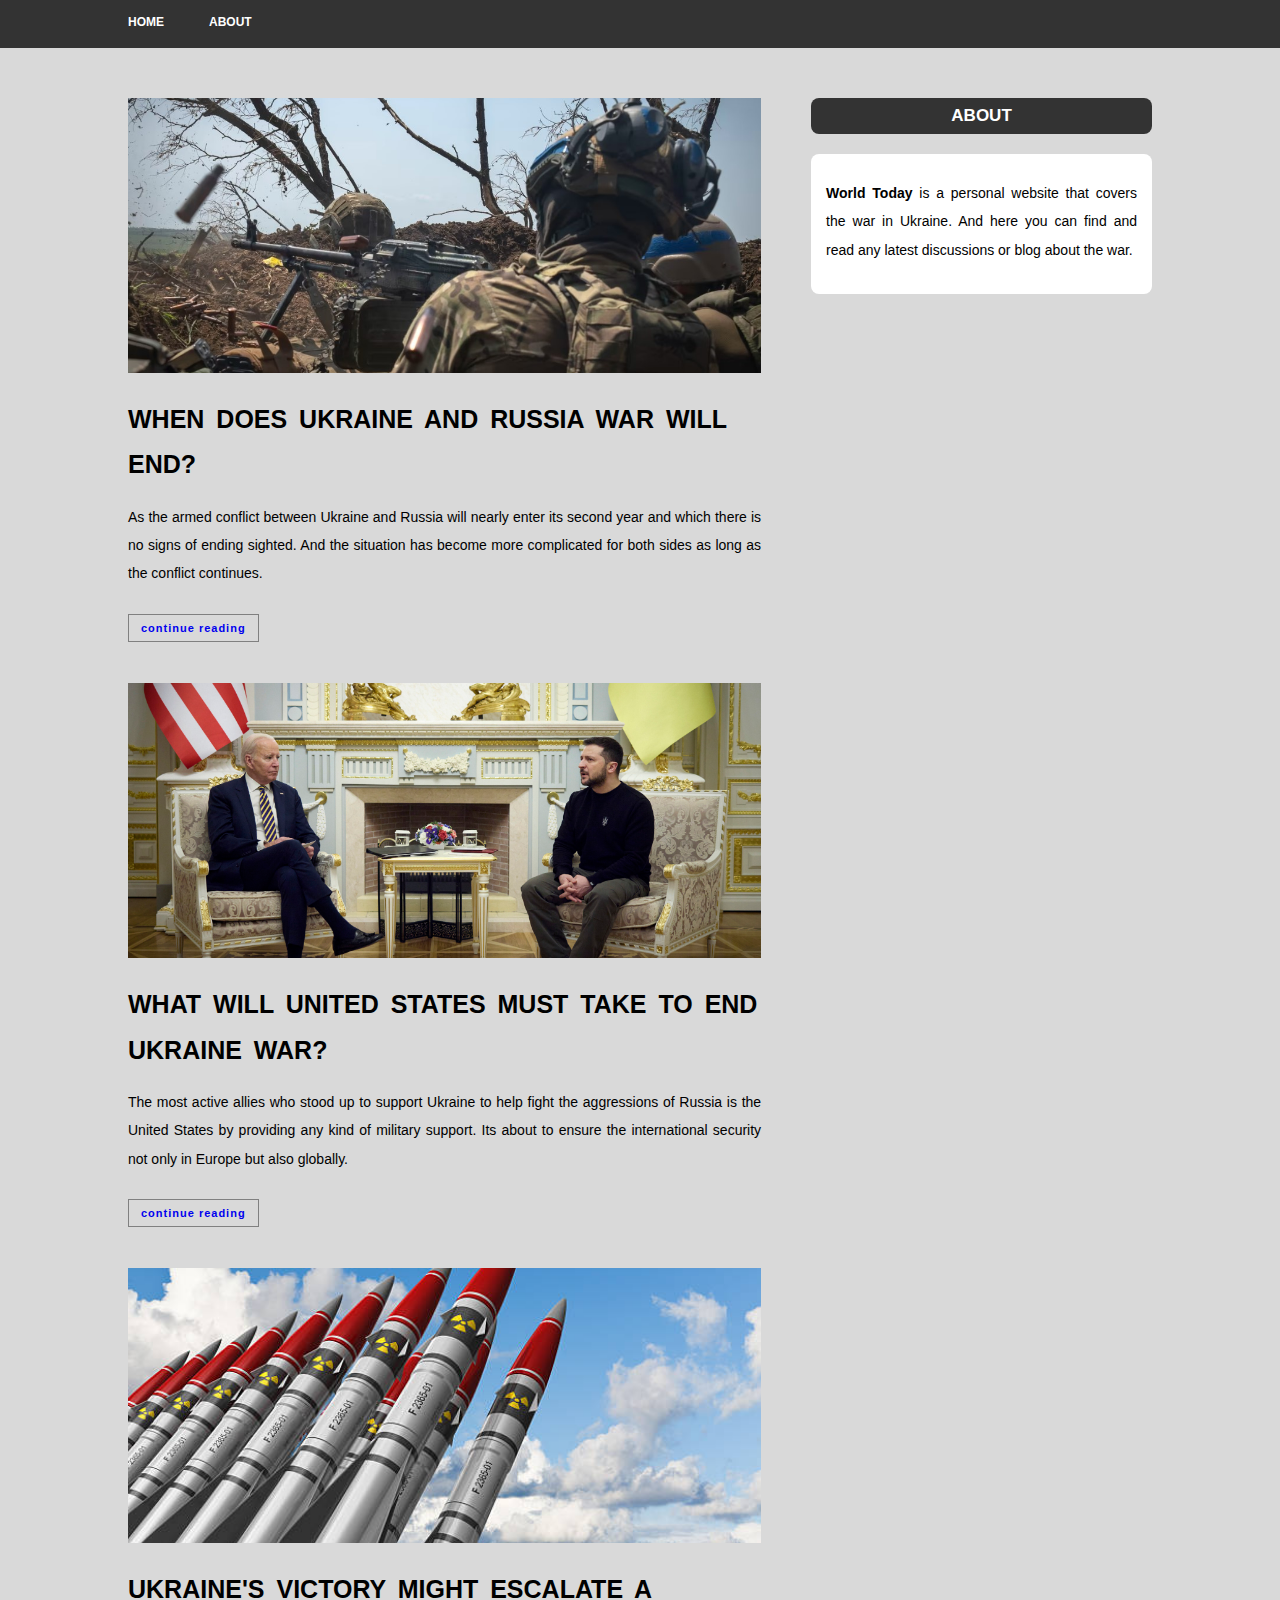
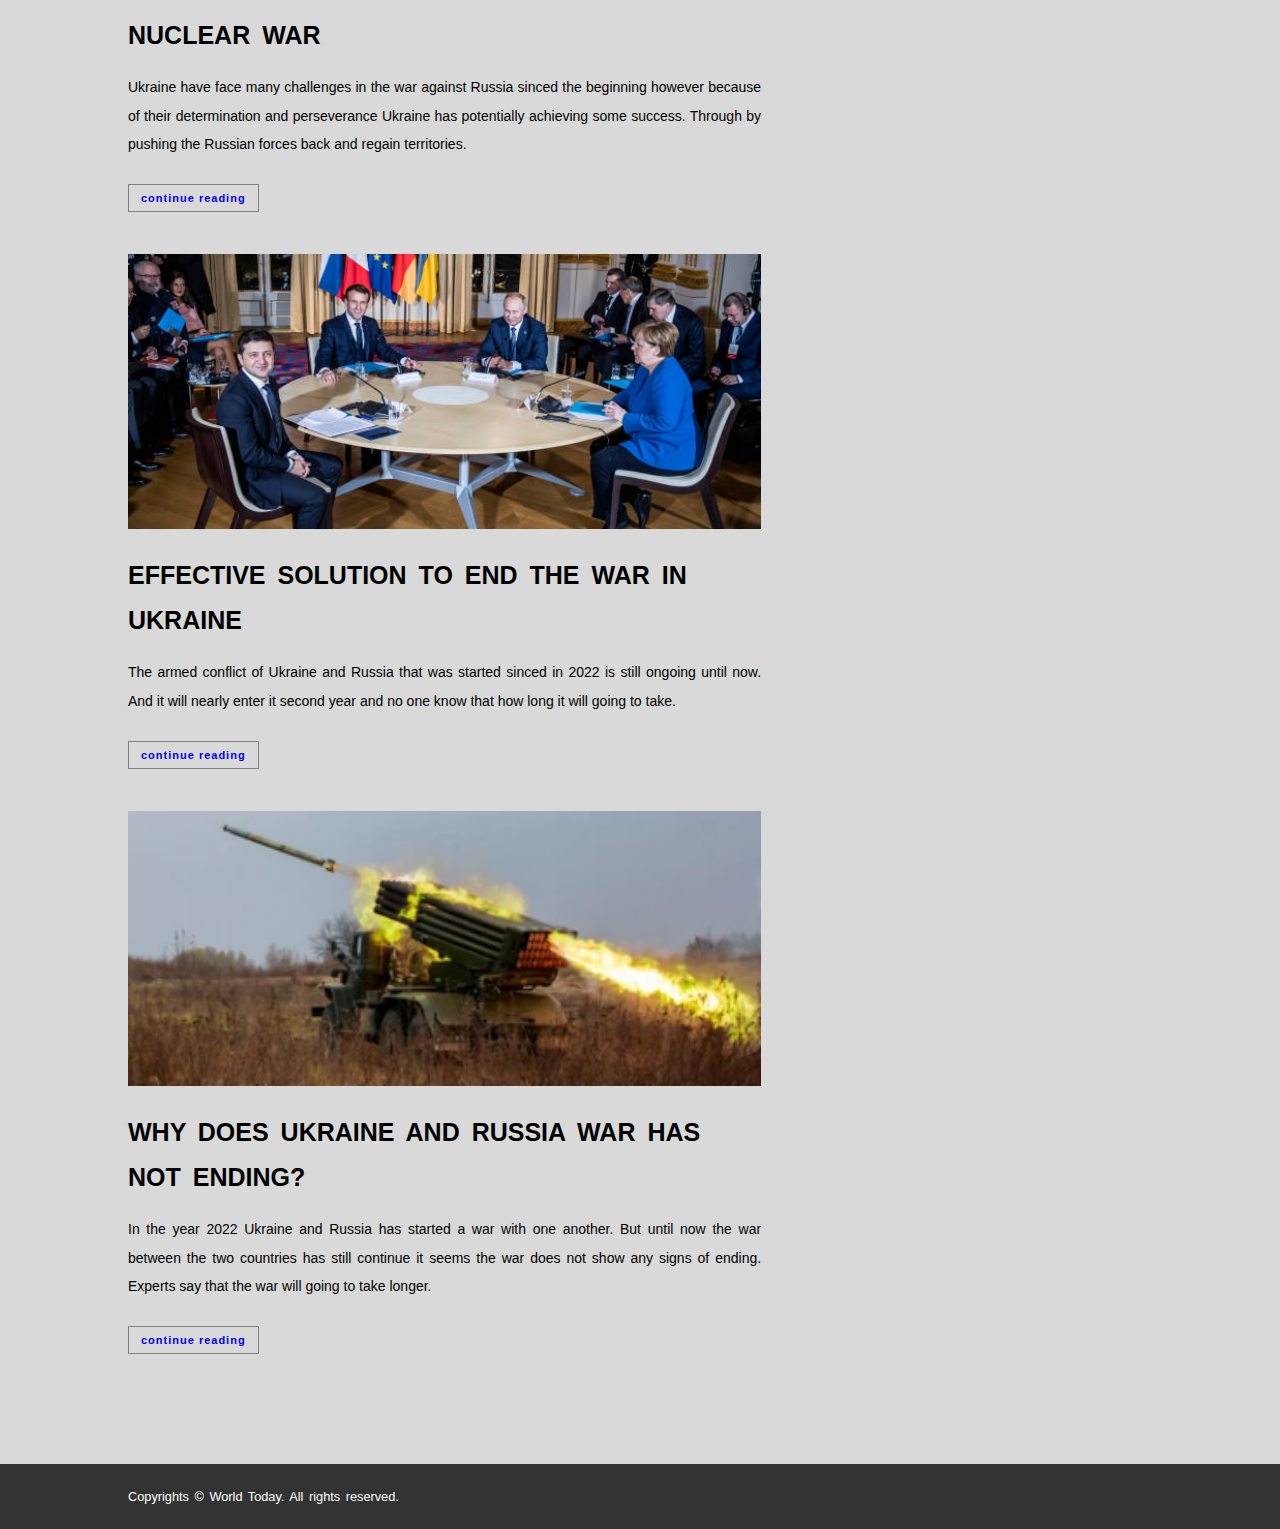
==== commit 9d3487a0: "Add files via upload" ====
--- a/index.html
+++ b/index.html
@@ -33,7 +33,7 @@
 					<img src="images/military-support-in-ukraine.jpg">
 						<h2 id="united-states-must-do-to-end-the-war">What Will United States Must Take to End Ukraine War?</h2>
 							<p>
-								The most active allies who stood up on the side of Ukraine to help fight the aggressions of Russia is the United States by providing any kind of military support. Its about to ensure the international security not only in Europe but also globally. 
+								The most active allies who stood up to support Ukraine to help fight the aggressions of Russia is the United States by providing any kind of military support. Its about to ensure the international security not only in Europe but also globally. 
 							</p>
 								<div class="more-details">
 									<a href="united-states-must-take-to-end-the-war.html">continue reading</a>
@@ -44,7 +44,7 @@
 					<img src="images/nuclear-missiles-image1.jpg">
 						<h2 id="it-could-escalate-nuclear-war">Ukraine's Victory Might Escalate a Nuclear War</h2>
 							<p>
-								Ukraine have face many challenges in the war against Russia sinced the beginning however because of their determination and perseverance Ukraine has potentially achieving some success. 
+								Ukraine have face many challenges in the war against Russia sinced the beginning however because of their determination and perseverance Ukraine has potentially achieving some success. Through by pushing the Russian forces back and regain territories.
 							</p>
 								<div class="more-details">
 									<a href="ukraine's-victory-could-escalate-nuclear-war.html">continue reading</a>
@@ -55,7 +55,7 @@
 					<img src="images/ukraine's-war-image2.jpg">
 						<h2 id="solution-to-end-the-war">Effective Solution to End the War in Ukraine</h2>
 							<p>
-								The conflict of Ukraine and Russia that was started sinced 2022 is still ongoing until today. And it will nearly enter it second year and no one know that how long it will going to take. 
+								The armed conflict of Ukraine and Russia that was started sinced in 2022 is still ongoing until now. And it will nearly enter it second year and no one know that how long it will going to take. 
 							</p>
 								<div class="more-details">
 									<a href="solution-to-end-the-war-in-ukraine.html">continue reading</a>
@@ -66,7 +66,7 @@
 					<img src="images/ukraine's-war-image1.png">
 						<h2 id="why-the-war-has-not-ending">Why Does Ukraine and Russia War Has Not Ending?</h2>
 							<p>
-								In the year 2022 Ukraine and Russia has started a war with one another. But until now the war between the two countries has still continue it seems the war does not show any signs of ending.
+								In the year 2022 Ukraine and Russia has started a war with one another. But until now the war between the two countries has still continue it seems the war does not show any signs of ending. Experts say that the war will going to take longer.
 							</p>
 								<div class="more-details">
 									<a href="why-ukraine-and-russia's-war-has-not-ending.html">continue reading</a>
@@ -77,7 +77,7 @@
 				<div class="card">
 					<h3>ABOUT</h3>
 						<p>
-							<strong>World Today</strong> is a personal website that covers about the war in Ukraine. And here you can find and read any latest discussions or blog about the war.
+							<strong>World Today</strong> is a personal website that covers the war in Ukraine. And here you can find and read any latest discussions or blog about the war.
 						</p>
 						
 				</div>
--- a/style.css
+++ b/style.css
@@ -121,7 +121,7 @@
 	background-color: #333;
 	color: #fff;
 	padding: 8px 0px;
-
+	border-radius: 8px;
 }
 .row .aside p{
 	line-height: .75cm;
@@ -130,6 +130,7 @@
 	padding: 25px 15px 30px;
 	background-color: #fff;
 	margin-top: 20px;
+	border-radius: 8px;
 }
 
 
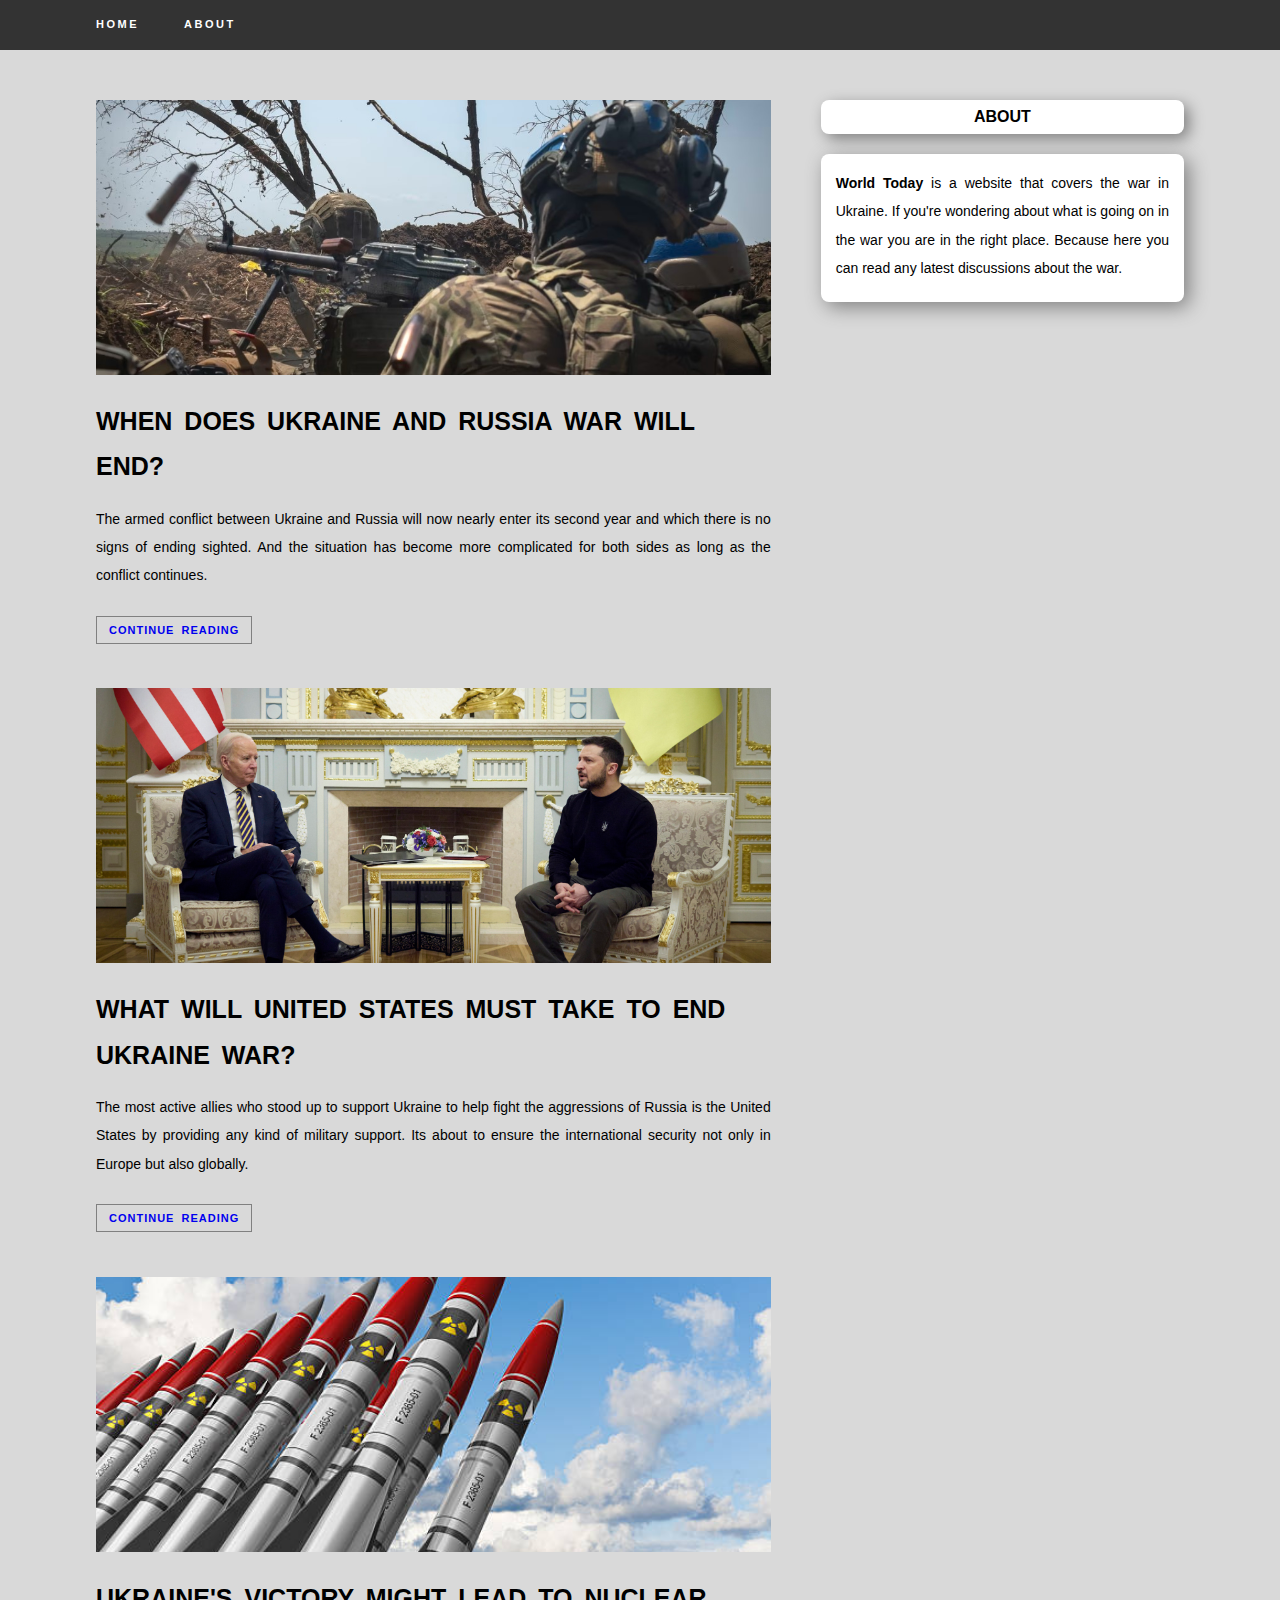
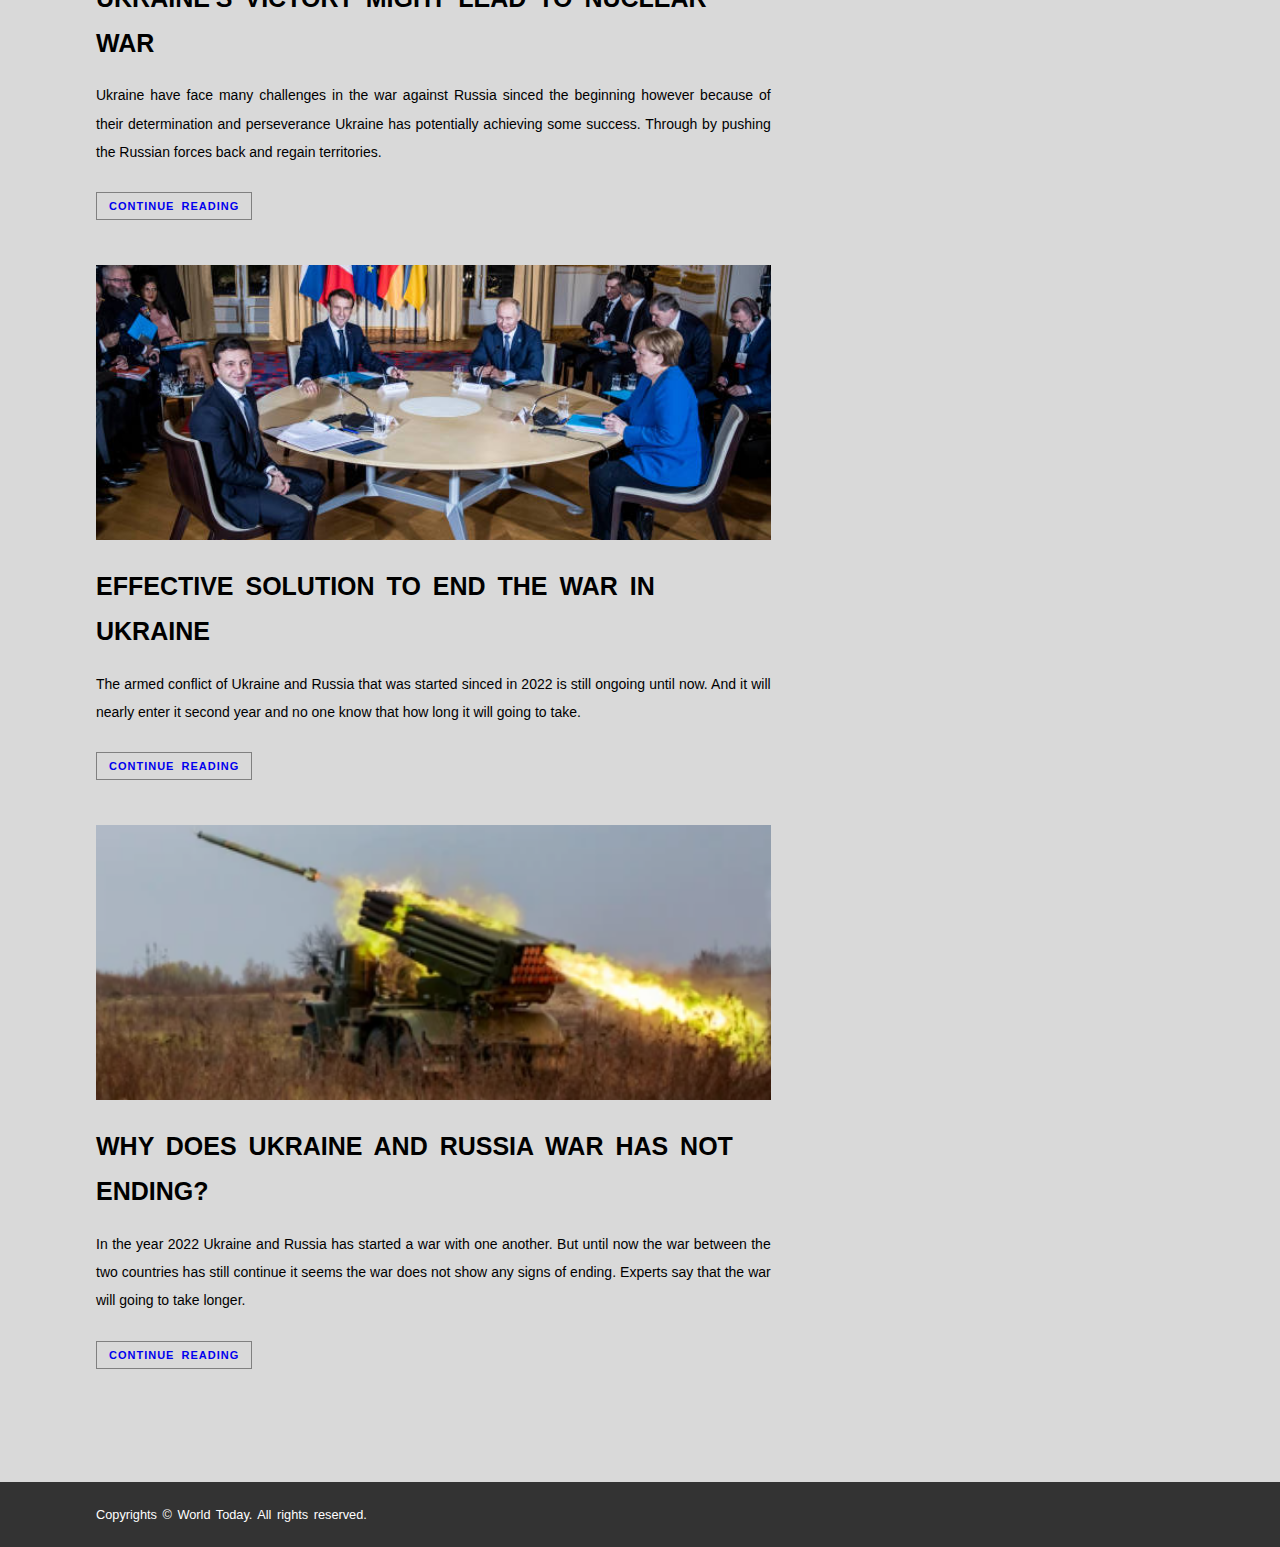
==== commit a48f9737: "Add files via upload" ====
--- a/index.html
+++ b/index.html
@@ -22,7 +22,7 @@
 					<img src="images/Ukraine-war-photo.jpg">
 						<h2 id="united-states-must-do-to-end-the-war">When Does Ukraine and Russia War Will End?</h2>
 							<p>
-								As the armed conflict between Ukraine and Russia will nearly enter its second year and which there is no signs of ending sighted. And the situation has become more complicated for both sides as long as the conflict continues. 
+								The armed conflict between Ukraine and Russia will now nearly enter its second year and which there is no signs of ending sighted. And the situation has become more complicated for both sides as long as the conflict continues. 
 							</p>
 								<div class="more-details">
 									<a href="when-the-ukraine-and-russia-war-will-end.html">continue reading</a>
@@ -42,7 +42,7 @@
 			
 				<div class="card">
 					<img src="images/nuclear-missiles-image1.jpg">
-						<h2 id="it-could-escalate-nuclear-war">Ukraine's Victory Might Escalate a Nuclear War</h2>
+						<h2 id="it-could-escalate-nuclear-war">Ukraine's Victory Might Lead to Nuclear War</h2>
 							<p>
 								Ukraine have face many challenges in the war against Russia sinced the beginning however because of their determination and perseverance Ukraine has potentially achieving some success. Through by pushing the Russian forces back and regain territories.
 							</p>
@@ -77,7 +77,7 @@
 				<div class="card">
 					<h3>ABOUT</h3>
 						<p>
-							<strong>World Today</strong> is a personal website that covers the war in Ukraine. And here you can find and read any latest discussions or blog about the war.
+							<strong>World Today</strong> is a website that covers the war in Ukraine. If you're wondering about what is going on in the war you are in the right place. Because here you can read any latest discussions about the war.
 						</p>
 						
 				</div>
--- a/style.css
+++ b/style.css
@@ -14,7 +14,7 @@
 }
 .nav-area{
 	display: flex;
-	padding: 12px 10% 18px;
+	padding: 14px 7.5% 18px;
   	background-color: #333;
 
   	
@@ -26,10 +26,10 @@
 	
 	text-decoration: none;
 	margin-right: 45px;
-	font-size: 12px;
+	font-size: 11px;
 	font-weight: 800;
 	color: #fff;
-
+	letter-spacing: 2.5px;
 }
 
 @media screen and (max-width: 800px) {
@@ -55,7 +55,7 @@
 
 
 .content{
-	padding: 50px 10% 30px;
+	padding: 50px 7.5% 30px;
 }
 .row{
 	display: flex;
@@ -97,7 +97,8 @@
 	padding: 7px 12px;
 	font-size: 11px;
 	letter-spacing: 1px;
-	font-weight: 600;
+	word-spacing: 3px;
+	font-weight: 800;text-transform: uppercase;
 }
 .row .main .more-details a:hover{
 	background-color: #000;
@@ -116,25 +117,27 @@
 	
 }
 .row .aside h3{
-	font-size: 17px;
+	font-size: 16px;
 	text-align: center;
-	background-color: #333;
-	color: #fff;
+	background-color: #fff;
+	color: #000;
 	padding: 8px 0px;
 	border-radius: 8px;
+	box-shadow: 5px 5px 15px gray;
 }
 .row .aside p{
 	line-height: .75cm;
 	font-size: 14px;
 	text-align: justify;
-	padding: 25px 15px 30px;
+	padding: 15px 15px 20px;
 	background-color: #fff;
 	margin-top: 20px;
 	border-radius: 8px;
-}
-
-
-@media screen and (max-width: 800px) {
+	box-shadow: 5px 5px 20px gray;
+}
+
+
+@media screen and (max-width: 992px) {
 	.content{
 		padding: 25px 20px;
 	}
@@ -189,13 +192,12 @@
 		font-size: 2vh;
 		line-height: .75cm;
 		text-align: justify;
-		padding: 20px 15px 15px;
 		line-height: .65cm;
 		margin-top: 15px;
 	}
 }
 
-@media screen and (max-width: 480px) {
+@media screen and (max-width: 600px) {
 	.content{
 		padding: 25px 20px;
 	}
@@ -245,11 +247,11 @@
 		
 	}
 	.row .aside p{
-		text-align: left;
+		text-align: justify;
 		padding: 0px 0px 20px;
 		margin-top: 0px;
 		background-color: #d9d9d9;
-
+		box-shadow: none;
 	}
 }
 
@@ -258,7 +260,7 @@
 	margin-top: 3%;
 }
 .copyright .text-box{
-	padding: 25px 10% 25px;
+	padding: 25px 7.5% 25px;
 	background-color: #333;
 }
 .copyright .text-box p{
